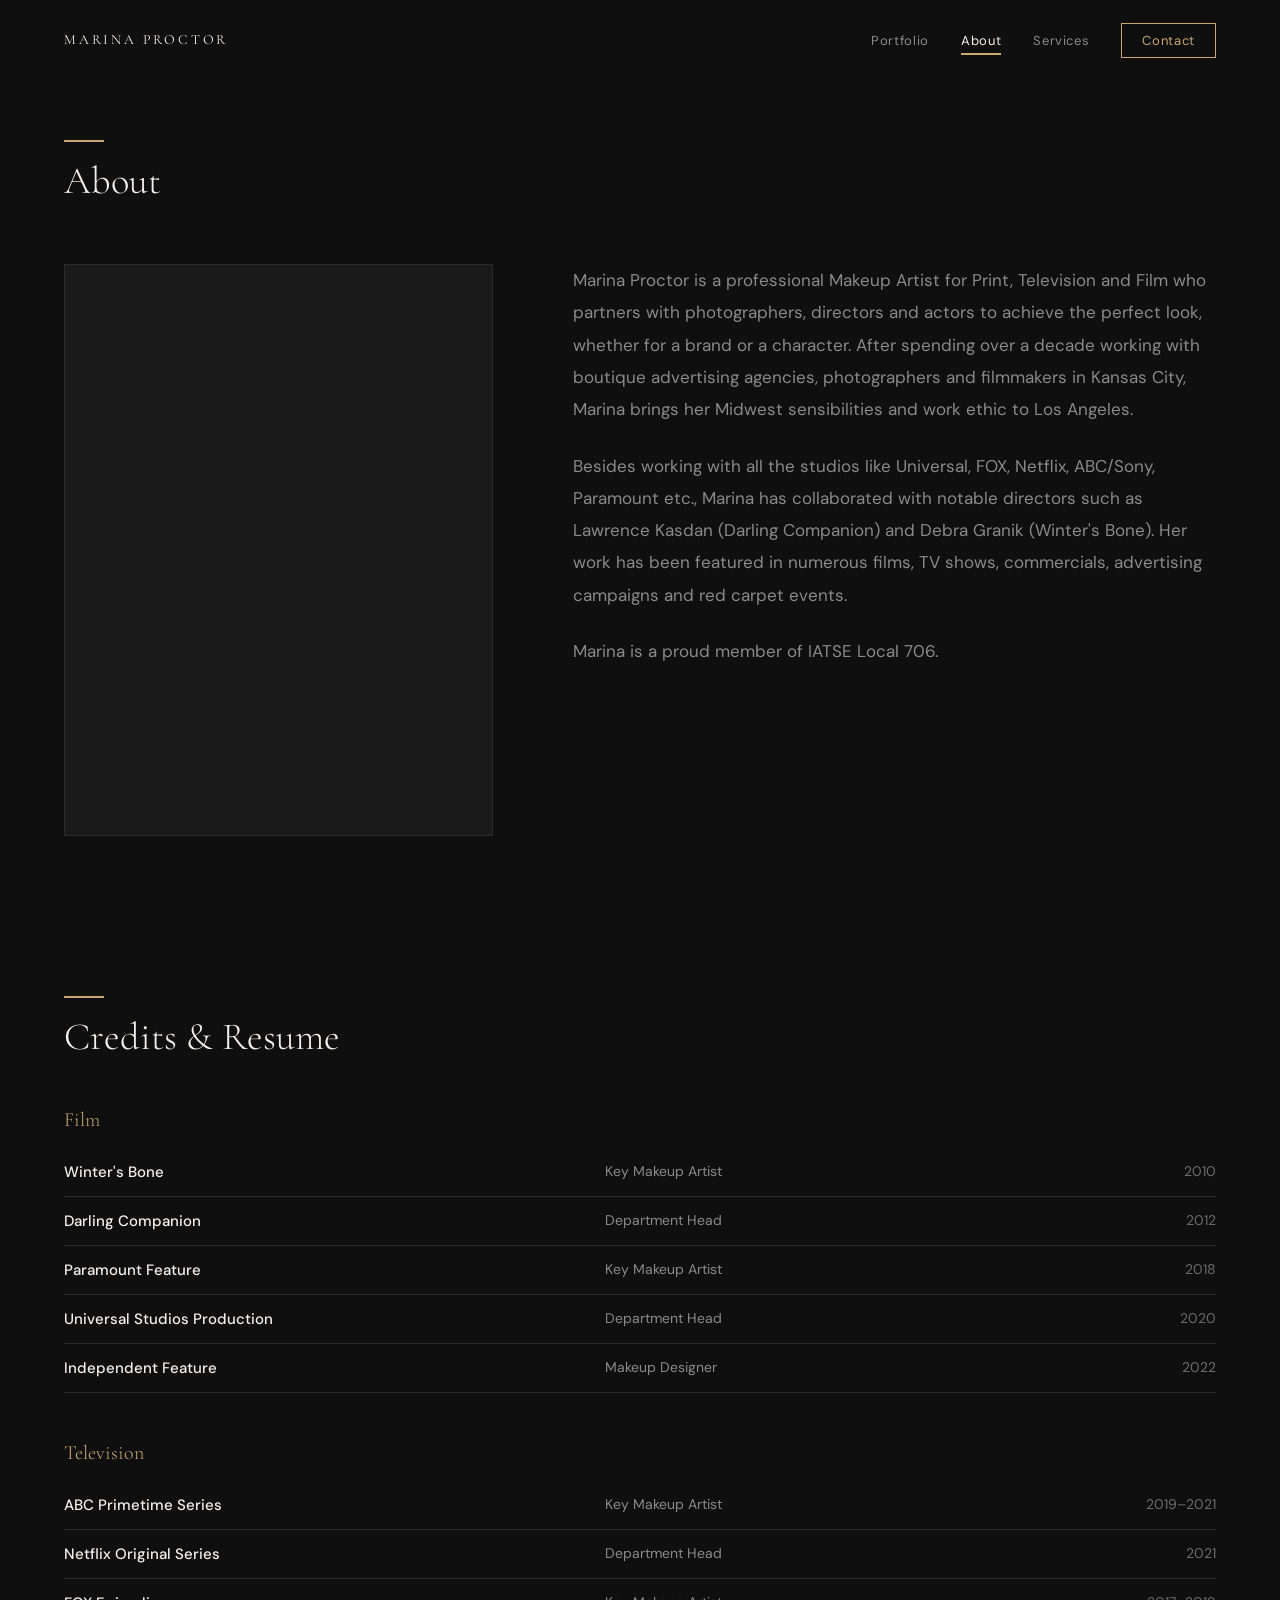
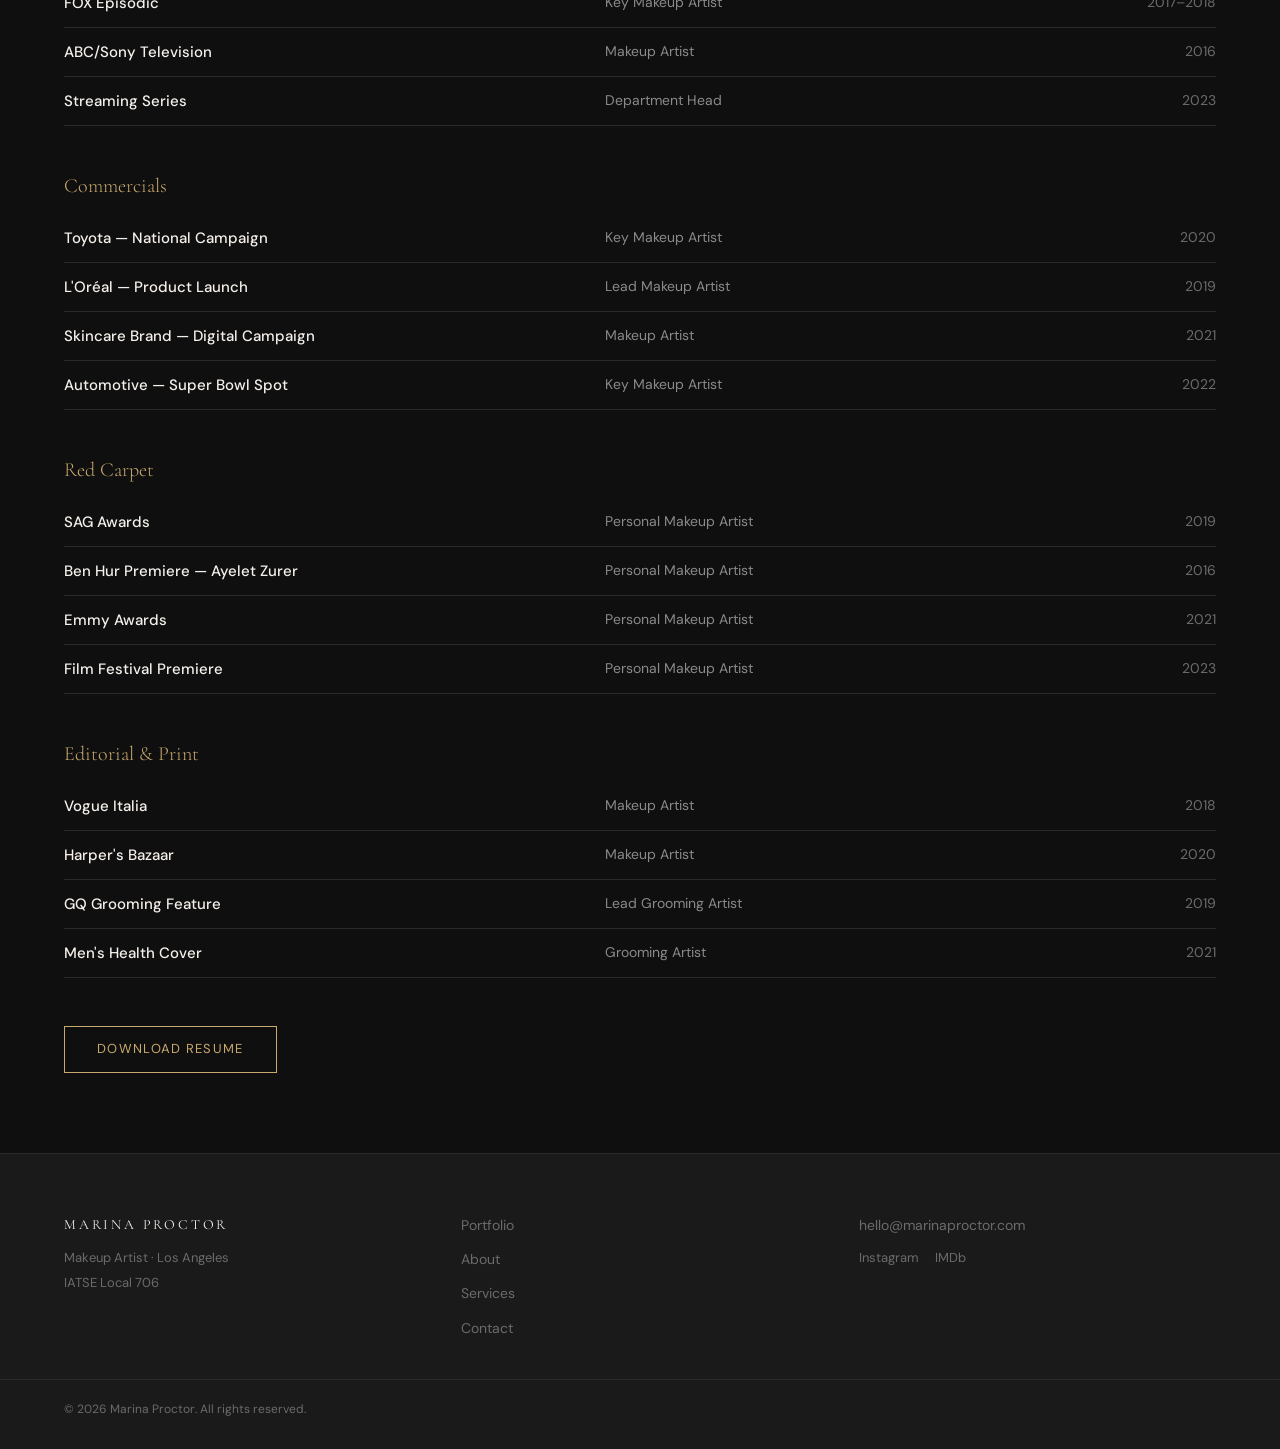
==== about.html @ fe36d26b "Move site files to repo root so CSS/JS paths resolve correctly Previously all files were nested insi" ====
<!DOCTYPE html>
<html lang="en">
<head>
  <meta charset="UTF-8">
  <meta name="viewport" content="width=device-width, initial-scale=1.0">
  <title>About — Marina Proctor</title>
  <meta name="description" content="About Marina Proctor — professional makeup artist for film, television, and editorial. IATSE Local 706 member based in Los Angeles.">
  <link rel="preconnect" href="https://fonts.googleapis.com">
  <link rel="preconnect" href="https://fonts.gstatic.com" crossorigin>
  <link href="https://fonts.googleapis.com/css2?family=Cormorant+Garamond:ital,wght@0,300;0,400;0,500;0,600;0,700;1,400;1,500&family=DM+Sans:wght@300;400;500;600&display=swap" rel="stylesheet">
  <link rel="stylesheet" href="css/styles.css">
</head>
<body>

  <!-- Navigation -->
  <nav class="navbar" id="navbar">
    <div class="container navbar-inner">
      <a href="index.html" class="navbar-logo">Marina Proctor</a>
      <ul class="navbar-links" id="navLinks">
        <li><a href="portfolio.html">Portfolio</a></li>
        <li><a href="about.html" class="active">About</a></li>
        <li><a href="services.html">Services</a></li>
        <li><a href="contact.html" class="nav-cta">Contact</a></li>
      </ul>
      <button class="hamburger" id="hamburger" aria-label="Menu">
        <span></span>
        <span></span>
        <span></span>
      </button>
    </div>
  </nav>

  <main>

    <!-- About Header & Bio -->
    <section class="about-header">
      <div class="container">
        <div class="section-heading">
          <h2>About</h2>
        </div>
      </div>
    </section>

    <section class="about-bio">
      <div class="container">
        <div class="about-bio-grid">
          <div class="about-portrait reveal"></div>
          <div class="about-text reveal">
            <p>Marina Proctor is a professional Makeup Artist for Print, Television and Film who partners with photographers, directors and actors to achieve the perfect look, whether for a brand or a character. After spending over a decade working with boutique advertising agencies, photographers and filmmakers in Kansas City, Marina brings her Midwest sensibilities and work ethic to Los Angeles.</p>
            <p>Besides working with all the studios like Universal, FOX, Netflix, ABC/Sony, Paramount etc., Marina has collaborated with notable directors such as Lawrence Kasdan (Darling Companion) and Debra Granik (Winter's Bone). Her work has been featured in numerous films, TV shows, commercials, advertising campaigns and red carpet events.</p>
            <p>Marina is a proud member of IATSE Local 706.</p>
          </div>
        </div>
      </div>
    </section>

    <!-- Credits & Resume -->
    <section class="credits-section">
      <div class="container">
        <div class="section-heading reveal">
          <h2>Credits &amp; Resume</h2>
        </div>

        <!-- Film -->
        <h3 class="credit-category reveal">Film</h3>

        <div class="credit-row reveal">
          <span class="credit-project">Winter's Bone</span>
          <span class="credit-role">Key Makeup Artist</span>
          <span class="credit-year">2010</span>
        </div>
        <div class="credit-row reveal">
          <span class="credit-project">Darling Companion</span>
          <span class="credit-role">Department Head</span>
          <span class="credit-year">2012</span>
        </div>
        <div class="credit-row reveal">
          <span class="credit-project">Paramount Feature</span>
          <span class="credit-role">Key Makeup Artist</span>
          <span class="credit-year">2018</span>
        </div>
        <div class="credit-row reveal">
          <span class="credit-project">Universal Studios Production</span>
          <span class="credit-role">Department Head</span>
          <span class="credit-year">2020</span>
        </div>
        <div class="credit-row reveal">
          <span class="credit-project">Independent Feature</span>
          <span class="credit-role">Makeup Designer</span>
          <span class="credit-year">2022</span>
        </div>

        <!-- Television -->
        <h3 class="credit-category reveal">Television</h3>

        <div class="credit-row reveal">
          <span class="credit-project">ABC Primetime Series</span>
          <span class="credit-role">Key Makeup Artist</span>
          <span class="credit-year">2019–2021</span>
        </div>
        <div class="credit-row reveal">
          <span class="credit-project">Netflix Original Series</span>
          <span class="credit-role">Department Head</span>
          <span class="credit-year">2021</span>
        </div>
        <div class="credit-row reveal">
          <span class="credit-project">FOX Episodic</span>
          <span class="credit-role">Key Makeup Artist</span>
          <span class="credit-year">2017–2018</span>
        </div>
        <div class="credit-row reveal">
          <span class="credit-project">ABC/Sony Television</span>
          <span class="credit-role">Makeup Artist</span>
          <span class="credit-year">2016</span>
        </div>
        <div class="credit-row reveal">
          <span class="credit-project">Streaming Series</span>
          <span class="credit-role">Department Head</span>
          <span class="credit-year">2023</span>
        </div>

        <!-- Commercials -->
        <h3 class="credit-category reveal">Commercials</h3>

        <div class="credit-row reveal">
          <span class="credit-project">Toyota — National Campaign</span>
          <span class="credit-role">Key Makeup Artist</span>
          <span class="credit-year">2020</span>
        </div>
        <div class="credit-row reveal">
          <span class="credit-project">L'Oréal — Product Launch</span>
          <span class="credit-role">Lead Makeup Artist</span>
          <span class="credit-year">2019</span>
        </div>
        <div class="credit-row reveal">
          <span class="credit-project">Skincare Brand — Digital Campaign</span>
          <span class="credit-role">Makeup Artist</span>
          <span class="credit-year">2021</span>
        </div>
        <div class="credit-row reveal">
          <span class="credit-project">Automotive — Super Bowl Spot</span>
          <span class="credit-role">Key Makeup Artist</span>
          <span class="credit-year">2022</span>
        </div>

        <!-- Red Carpet -->
        <h3 class="credit-category reveal">Red Carpet</h3>

        <div class="credit-row reveal">
          <span class="credit-project">SAG Awards</span>
          <span class="credit-role">Personal Makeup Artist</span>
          <span class="credit-year">2019</span>
        </div>
        <div class="credit-row reveal">
          <span class="credit-project">Ben Hur Premiere — Ayelet Zurer</span>
          <span class="credit-role">Personal Makeup Artist</span>
          <span class="credit-year">2016</span>
        </div>
        <div class="credit-row reveal">
          <span class="credit-project">Emmy Awards</span>
          <span class="credit-role">Personal Makeup Artist</span>
          <span class="credit-year">2021</span>
        </div>
        <div class="credit-row reveal">
          <span class="credit-project">Film Festival Premiere</span>
          <span class="credit-role">Personal Makeup Artist</span>
          <span class="credit-year">2023</span>
        </div>

        <!-- Editorial & Print -->
        <h3 class="credit-category reveal">Editorial &amp; Print</h3>

        <div class="credit-row reveal">
          <span class="credit-project">Vogue Italia</span>
          <span class="credit-role">Makeup Artist</span>
          <span class="credit-year">2018</span>
        </div>
        <div class="credit-row reveal">
          <span class="credit-project">Harper's Bazaar</span>
          <span class="credit-role">Makeup Artist</span>
          <span class="credit-year">2020</span>
        </div>
        <div class="credit-row reveal">
          <span class="credit-project">GQ Grooming Feature</span>
          <span class="credit-role">Lead Grooming Artist</span>
          <span class="credit-year">2019</span>
        </div>
        <div class="credit-row reveal">
          <span class="credit-project">Men's Health Cover</span>
          <span class="credit-role">Grooming Artist</span>
          <span class="credit-year">2021</span>
        </div>

        <a href="#" class="download-resume reveal">Download Resume</a>
      </div>
    </section>

  </main>

  <!-- Footer -->
  <footer class="footer">
    <div class="container footer-inner">
      <div class="footer-brand">
        <p class="footer-logo">Marina Proctor</p>
        <p class="footer-tagline">Makeup Artist · Los Angeles</p>
        <p class="footer-union">IATSE Local 706</p>
      </div>
      <div class="footer-links">
        <a href="portfolio.html">Portfolio</a>
        <a href="about.html">About</a>
        <a href="services.html">Services</a>
        <a href="contact.html">Contact</a>
      </div>
      <div class="footer-contact">
        <a href="mailto:hello@marinaproctor.com">hello@marinaproctor.com</a>
        <div class="footer-social">
          <a href="#" aria-label="Instagram">Instagram</a>
          <a href="#" aria-label="IMDb">IMDb</a>
        </div>
      </div>
    </div>
    <div class="container footer-bottom">
      <p>&copy; 2026 Marina Proctor. All rights reserved.</p>
    </div>
  </footer>

  <script src="js/main.js"></script>
</body>
</html>
---- css/styles.css ----
/* ==========================================================================
   Marina Proctor — Portfolio Site Styles
   ========================================================================== */

:root {
  --bg-primary: #0F0F0F;
  --bg-secondary: #1A1A1A;
  --bg-tertiary: #232323;
  --text-primary: #F5F0EB;
  --text-secondary: #8A8A8A;
  --text-tertiary: #6B6B6B;
  --accent-gold: #C9A96E;
  --accent-gold-hover: #D4B87D;
  --accent-champagne: #D4BFA0;
  --border-subtle: #2A2A2A;
}

/* Reset
   ========================================================================== */

*, *::before, *::after {
  margin: 0;
  padding: 0;
  box-sizing: border-box;
}

html {
  scroll-behavior: smooth;
  font-size: 16px;
}

body {
  font-family: 'DM Sans', sans-serif;
  background-color: var(--bg-primary);
  color: var(--text-primary);
  line-height: 1.6;
  -webkit-font-smoothing: antialiased;
  min-height: 100vh;
  display: flex;
  flex-direction: column;
}

body.menu-open {
  overflow: hidden;
}

main {
  padding-top: 100px;
  flex: 1;
}

.container {
  width: 100%;
  max-width: 1280px;
  margin: 0 auto;
  padding: 0 24px;
}

@media (min-width: 768px) {
  .container { padding: 0 48px; }
}

@media (min-width: 1024px) {
  .container { padding: 0 64px; }
}

img {
  max-width: 100%;
  height: auto;
  display: block;
}

a {
  color: inherit;
  text-decoration: none;
}

h1, h2, h3, h4, h5, h6 {
  font-family: 'Cormorant Garamond', serif;
  line-height: 1.2;
  font-weight: 300;
}

/* Scroll Reveal
   ========================================================================== */

.reveal {
  opacity: 0;
  transform: translateY(20px);
  transition: opacity 0.6s ease, transform 0.6s ease;
}

.reveal.revealed {
  opacity: 1;
  transform: translateY(0);
}

/* Section heading accent line
   ========================================================================== */

.section-heading {
  margin-bottom: 48px;
}

.section-heading::before {
  content: '';
  display: block;
  width: 40px;
  height: 2px;
  background: var(--accent-gold);
  margin-bottom: 16px;
}

.section-heading h2 {
  font-family: 'Cormorant Garamond', serif;
  font-size: clamp(28px, 3vw, 40px);
  font-weight: 300;
}

/* ==========================================================================
   NAVBAR
   ========================================================================== */

.navbar {
  position: fixed;
  top: 0;
  left: 0;
  width: 100%;
  z-index: 1000;
  height: 80px;
  transition: background 0.3s ease, box-shadow 0.3s ease;
}

.navbar.scrolled {
  background: rgba(15, 15, 15, 0.95);
  backdrop-filter: blur(10px);
  -webkit-backdrop-filter: blur(10px);
}

.navbar-inner {
  display: flex;
  align-items: center;
  justify-content: space-between;
  height: 80px;
}

.navbar-logo {
  font-family: 'Cormorant Garamond', serif;
  text-transform: uppercase;
  letter-spacing: 0.2em;
  font-size: 14px;
  font-weight: 400;
  color: var(--text-primary);
  z-index: 1001;
}

.navbar-links {
  display: none;
  list-style: none;
  align-items: center;
  gap: 32px;
}

.navbar-links li a {
  font-family: 'DM Sans', sans-serif;
  font-size: 13px;
  letter-spacing: 0.05em;
  color: var(--text-secondary);
  transition: color 0.3s ease, border-color 0.3s ease;
  padding-bottom: 4px;
  border-bottom: 2px solid transparent;
}

.navbar-links li a:hover,
.navbar-links li a.active {
  color: var(--text-primary);
  border-bottom-color: var(--accent-gold);
}

.navbar-links li a.nav-cta {
  border: 1px solid var(--accent-gold);
  padding: 8px 20px;
  border-bottom: 1px solid var(--accent-gold);
  color: var(--accent-gold);
  transition: all 0.3s ease;
}

.navbar-links li a.nav-cta:hover {
  background: var(--accent-gold);
  color: var(--bg-primary);
}

@media (min-width: 768px) {
  .navbar-links {
    display: flex;
  }

  .hamburger {
    display: none;
  }
}

/* Hamburger */

.hamburger {
  background: none;
  border: none;
  cursor: pointer;
  width: 28px;
  height: 20px;
  position: relative;
  z-index: 1001;
}

.hamburger span {
  display: block;
  width: 100%;
  height: 1px;
  background: var(--text-primary);
  position: absolute;
  left: 0;
  transition: all 0.3s ease;
}

.hamburger span:nth-child(1) { top: 0; }
.hamburger span:nth-child(2) { top: 50%; transform: translateY(-50%); }
.hamburger span:nth-child(3) { bottom: 0; }

.hamburger.active span:nth-child(1) {
  top: 50%;
  transform: translateY(-50%) rotate(45deg);
}

.hamburger.active span:nth-child(2) {
  opacity: 0;
}

.hamburger.active span:nth-child(3) {
  bottom: 50%;
  transform: translateY(50%) rotate(-45deg);
}

/* Mobile menu overlay */

@media (max-width: 767px) {
  .navbar-links {
    position: fixed;
    inset: 0;
    background: var(--bg-primary);
    display: flex;
    flex-direction: column;
    justify-content: center;
    align-items: center;
    opacity: 0;
    pointer-events: none;
    transition: opacity 0.3s ease;
    z-index: 1000;
  }

  .navbar-links.active {
    opacity: 1;
    pointer-events: all;
  }

  .navbar-links li {
    opacity: 0;
    transform: translateY(16px);
    transition: opacity 0.4s ease, transform 0.4s ease;
  }

  .navbar-links.active li {
    opacity: 1;
    transform: translateY(0);
  }

  .navbar-links.active li:nth-child(1) { transition-delay: 0.1s; }
  .navbar-links.active li:nth-child(2) { transition-delay: 0.2s; }
  .navbar-links.active li:nth-child(3) { transition-delay: 0.3s; }
  .navbar-links.active li:nth-child(4) { transition-delay: 0.4s; }

  .navbar-links li a {
    font-family: 'Cormorant Garamond', serif;
    font-size: 32px;
    color: var(--text-primary);
    border-bottom: none;
    padding: 0;
    display: block;
    margin: 16px 0;
    letter-spacing: 0.05em;
  }

  .navbar-links li a.nav-cta {
    font-family: 'Cormorant Garamond', serif;
    font-size: 32px;
    border: none;
    padding: 0;
    color: var(--accent-gold);
  }
}

/* ==========================================================================
   FOOTER
   ========================================================================== */

footer.footer {
  background: var(--bg-secondary);
  border-top: 1px solid var(--border-subtle);
  padding: 60px 0 30px;
  margin-top: auto;
}

.footer-inner {
  display: grid;
  grid-template-columns: 1fr;
  gap: 40px;
}

@media (min-width: 768px) {
  .footer-inner {
    grid-template-columns: 1fr 1fr 1fr;
    gap: 40px;
  }
}

.footer-logo {
  font-family: 'Cormorant Garamond', serif;
  text-transform: uppercase;
  letter-spacing: 0.2em;
  font-size: 14px;
  font-weight: 400;
  color: var(--text-primary);
  margin-bottom: 12px;
}

.footer-tagline,
.footer-union {
  font-size: 13px;
  color: var(--text-tertiary);
  margin-top: 4px;
}

.footer-links {
  display: flex;
  flex-direction: column;
  gap: 12px;
}

.footer-links a {
  font-size: 14px;
  color: var(--text-tertiary);
  transition: color 0.3s ease;
}

.footer-links a:hover {
  color: var(--text-secondary);
}

.footer-contact a {
  font-size: 14px;
  color: var(--text-tertiary);
  transition: color 0.3s ease;
  display: block;
}

.footer-contact a:hover {
  color: var(--text-secondary);
}

.footer-social {
  display: flex;
  gap: 16px;
  margin-top: 12px;
}

.footer-social a {
  font-size: 13px;
  color: var(--text-tertiary);
  transition: color 0.3s ease;
}

.footer-social a:hover {
  color: var(--text-secondary);
}

.footer-bottom {
  margin-top: 40px;
  padding-top: 20px;
  border-top: 1px solid var(--border-subtle);
  font-size: 12px;
  color: var(--text-tertiary);
}

/* ==========================================================================
   HOMEPAGE — HERO
   ========================================================================== */

.hero {
  height: 100vh;
  min-height: 600px;
  display: flex;
  align-items: center;
  justify-content: center;
  text-align: center;
  position: relative;
  background: linear-gradient(135deg, #1A1A1A 0%, #0F0F0F 100%);
  margin-top: -100px;
  padding-top: 100px;
}

.hero-content {
  position: relative;
  z-index: 1;
}

.hero-name {
  font-family: 'Cormorant Garamond', serif;
  font-size: clamp(36px, 5vw, 72px);
  text-transform: uppercase;
  letter-spacing: 0.25em;
  font-weight: 300;
  color: var(--text-primary);
  opacity: 0;
  animation: fadeUp 0.8s ease forwards;
}

.hero-subtitle {
  font-family: 'DM Sans', sans-serif;
  font-size: clamp(12px, 1.5vw, 16px);
  letter-spacing: 0.15em;
  color: var(--text-secondary);
  margin-top: 16px;
  opacity: 0;
  animation: fadeUp 0.8s ease 0.2s forwards;
}

.hero-union {
  font-family: 'DM Sans', sans-serif;
  font-size: 11px;
  color: var(--text-tertiary);
  margin-top: 12px;
  letter-spacing: 0.1em;
  opacity: 0;
  animation: fadeUp 0.8s ease 0.4s forwards;
}

@keyframes fadeUp {
  from {
    opacity: 0;
    transform: translateY(20px);
  }
  to {
    opacity: 1;
    transform: translateY(0);
  }
}

.scroll-indicator {
  position: absolute;
  bottom: 40px;
  left: 50%;
  transform: translateX(-50%);
  width: 1px;
  height: 40px;
  background: var(--text-tertiary);
  animation: pulse 2s ease-in-out infinite;
}

@keyframes pulse {
  0%, 100% { opacity: 0.3; }
  50% { opacity: 1; }
}

/* ==========================================================================
   HOMEPAGE — CREDIBILITY BAR
   ========================================================================== */

.credibility-bar {
  background: var(--bg-secondary);
  padding: 40px 0;
}

.credibility-list {
  display: flex;
  justify-content: center;
  align-items: center;
  flex-wrap: wrap;
  gap: 12px 24px;
  font-family: 'Cormorant Garamond', serif;
  font-size: 14px;
  text-transform: uppercase;
  letter-spacing: 0.2em;
  color: var(--text-tertiary);
  text-align: center;
}

.credibility-list span {
  white-space: nowrap;
}

.credibility-separator {
  color: var(--text-tertiary);
  opacity: 0.5;
}

@media (max-width: 480px) {
  .credibility-list {
    font-size: 12px;
    gap: 8px 16px;
  }
}

/* ==========================================================================
   HOMEPAGE — SELECTED WORK GRID
   ========================================================================== */

.selected-work {
  padding: 100px 0;
}

.work-grid {
  display: grid;
  grid-template-columns: 1fr;
  gap: 16px;
}

@media (min-width: 768px) {
  .work-grid {
    grid-template-columns: repeat(2, 1fr);
  }
}

@media (min-width: 1024px) {
  .work-grid {
    grid-template-columns: repeat(3, 1fr);
  }
}

.work-item {
  position: relative;
  overflow: hidden;
  cursor: pointer;
}

.work-item .placeholder {
  width: 100%;
  display: flex;
  align-items: center;
  justify-content: center;
  color: var(--text-tertiary);
  font-size: 14px;
  font-family: 'DM Sans', sans-serif;
  transition: transform 0.5s ease;
}

.work-item:hover .placeholder {
  transform: scale(1.03);
}

.work-item .item-overlay {
  position: absolute;
  inset: 0;
  background: linear-gradient(to top, rgba(15,15,15,0.9) 0%, transparent 60%);
  opacity: 0;
  transition: opacity 0.4s ease;
  display: flex;
  flex-direction: column;
  justify-content: flex-end;
  padding: 24px;
}

.work-item:hover .item-overlay {
  opacity: 1;
}

.item-overlay .item-title {
  font-family: 'Cormorant Garamond', serif;
  font-size: 20px;
  font-weight: 400;
  color: var(--text-primary);
  margin-bottom: 4px;
}

.item-overlay .item-category {
  font-family: 'DM Sans', sans-serif;
  font-size: 12px;
  color: var(--text-secondary);
  letter-spacing: 0.05em;
}

.work-item.span-2 {
  grid-row: span 2;
}

.view-portfolio-link {
  text-align: center;
  margin-top: 48px;
}

.view-portfolio-link a {
  color: var(--accent-gold);
  font-family: 'DM Sans', sans-serif;
  font-size: 14px;
  letter-spacing: 0.05em;
  transition: all 0.3s ease;
  border-bottom: 1px solid transparent;
}

.view-portfolio-link a:hover {
  border-bottom-color: var(--accent-gold);
}

/* ==========================================================================
   HOMEPAGE — ABOUT PREVIEW
   ========================================================================== */

.about-preview {
  padding: 120px 0;
}

.about-preview-grid {
  display: grid;
  grid-template-columns: 1fr;
  gap: 48px;
  align-items: center;
}

@media (min-width: 768px) {
  .about-preview-grid {
    grid-template-columns: 2fr 3fr;
    gap: 80px;
  }
}

.about-preview-portrait {
  width: 100%;
  max-width: 280px;
  margin: 0 auto;
  aspect-ratio: 3/4;
  background: var(--bg-secondary);
  border: 1px solid var(--border-subtle);
}

@media (min-width: 768px) {
  .about-preview-portrait {
    max-width: 100%;
  }
}

.about-preview-text p {
  font-family: 'DM Sans', sans-serif;
  font-size: 18px;
  line-height: 1.8;
  color: var(--text-secondary);
}

.about-preview-text .read-more {
  display: inline-block;
  color: var(--accent-gold);
  font-family: 'DM Sans', sans-serif;
  font-size: 14px;
  margin-top: 24px;
  transition: all 0.3s ease;
  border-bottom: 1px solid transparent;
}

.about-preview-text .read-more:hover {
  border-bottom-color: var(--accent-gold);
}

/* ==========================================================================
   HOMEPAGE — TESTIMONIALS
   ========================================================================== */

.testimonials {
  background: var(--bg-secondary);
  padding: 100px 0;
}

.testimonials-grid {
  display: grid;
  grid-template-columns: 1fr;
  gap: 40px;
}

@media (min-width: 768px) {
  .testimonials-grid {
    grid-template-columns: repeat(3, 1fr);
    gap: 48px;
  }
}

.testimonial-card {
  position: relative;
}

.testimonial-quote-mark {
  font-size: 80px;
  color: var(--accent-gold);
  opacity: 0.2;
  font-family: 'Cormorant Garamond', serif;
  line-height: 1;
  margin-bottom: -20px;
  display: block;
}

.testimonial-text {
  font-family: 'Cormorant Garamond', serif;
  font-style: italic;
  font-size: 18px;
  line-height: 1.8;
  color: var(--text-primary);
}

.testimonial-attribution {
  font-family: 'DM Sans', sans-serif;
  font-size: 13px;
  color: var(--text-tertiary);
  margin-top: 24px;
}

/* ==========================================================================
   HOMEPAGE — CONTACT CTA
   ========================================================================== */

.contact-cta {
  padding: 100px 0;
  text-align: center;
}

.contact-cta h2 {
  font-family: 'Cormorant Garamond', serif;
  font-size: clamp(32px, 4vw, 48px);
  font-weight: 300;
  color: var(--text-primary);
}

.contact-cta p {
  color: var(--text-secondary);
  max-width: 500px;
  margin: 20px auto 40px;
  font-size: 16px;
  line-height: 1.7;
}

.btn-outline {
  display: inline-block;
  border: 1px solid var(--accent-gold);
  color: var(--accent-gold);
  padding: 14px 40px;
  font-family: 'DM Sans', sans-serif;
  font-size: 13px;
  text-transform: uppercase;
  letter-spacing: 0.15em;
  transition: all 0.3s ease;
  background: transparent;
  cursor: pointer;
}

.btn-outline:hover {
  background: var(--accent-gold);
  color: var(--bg-primary);
}

/* ==========================================================================
   PORTFOLIO PAGE
   ========================================================================== */

.portfolio-header {
  padding: 40px 0 60px;
}

.portfolio-header .section-heading {
  margin-bottom: 32px;
}

.filter-tabs {
  display: flex;
  gap: 24px;
  flex-wrap: wrap;
  margin-bottom: 0;
}

.portfolio-gallery {
  padding-bottom: 100px;
}

.filter-tab {
  font-family: 'DM Sans', sans-serif;
  font-size: 13px;
  letter-spacing: 0.05em;
  color: var(--text-tertiary);
  cursor: pointer;
  padding-bottom: 4px;
  border: none;
  border-bottom: 2px solid transparent;
  background: none;
  transition: all 0.3s ease;
}

.filter-tab:hover {
  color: var(--text-secondary);
}

.filter-tab.active {
  color: var(--text-primary);
  border-bottom-color: var(--accent-gold);
}

.portfolio-grid {
  display: grid;
  grid-template-columns: 1fr;
  gap: 16px;
}

@media (min-width: 768px) {
  .portfolio-grid {
    grid-template-columns: repeat(2, 1fr);
  }
}

@media (min-width: 1024px) {
  .portfolio-grid {
    grid-template-columns: repeat(3, 1fr);
  }
}

.portfolio-item {
  position: relative;
  overflow: hidden;
  cursor: pointer;
  transition: opacity 0.4s ease;
}

.portfolio-item.hidden {
  display: none;
}

.portfolio-item .placeholder {
  width: 100%;
  display: flex;
  align-items: center;
  justify-content: center;
  color: var(--text-tertiary);
  font-size: 14px;
  font-family: 'DM Sans', sans-serif;
  transition: transform 0.5s ease;
  text-align: center;
  padding: 16px;
}

.portfolio-item:hover .placeholder {
  transform: scale(1.03);
}

.portfolio-item .item-overlay {
  position: absolute;
  inset: 0;
  background: linear-gradient(to top, rgba(15,15,15,0.9) 0%, transparent 60%);
  opacity: 0;
  transition: opacity 0.4s ease;
  display: flex;
  flex-direction: column;
  justify-content: flex-end;
  padding: 24px;
}

.portfolio-item:hover .item-overlay {
  opacity: 1;
}

.portfolio-item.span-2 {
  grid-row: span 2;
}

/* Lightbox */

.lightbox {
  position: fixed;
  inset: 0;
  background: rgba(0, 0, 0, 0.95);
  z-index: 2000;
  display: flex;
  align-items: center;
  justify-content: center;
  opacity: 0;
  pointer-events: none;
  transition: opacity 0.3s ease;
}

.lightbox.active {
  opacity: 1;
  pointer-events: all;
}

.lightbox-content {
  text-align: center;
  transform: scale(0.95);
  transition: transform 0.3s ease;
  max-width: 85vw;
  max-height: 85vh;
}

.lightbox.active .lightbox-content {
  transform: scale(1);
}

.lightbox-image {
  max-height: 70vh;
  max-width: 85vw;
  display: flex;
  align-items: center;
  justify-content: center;
  margin: 0 auto;
  font-family: 'DM Sans', sans-serif;
  font-size: 16px;
  color: var(--text-tertiary);
  background: var(--bg-secondary);
  border: 1px solid var(--border-subtle);
  min-width: 400px;
  min-height: 400px;
}

@media (max-width: 480px) {
  .lightbox-image {
    min-width: 280px;
    min-height: 280px;
  }
}

.lightbox-title {
  font-family: 'Cormorant Garamond', serif;
  font-size: 24px;
  color: var(--text-primary);
  margin-top: 20px;
}

.lightbox-credit {
  font-family: 'DM Sans', sans-serif;
  font-size: 13px;
  color: var(--text-secondary);
  margin-top: 8px;
}

.lightbox-category {
  display: inline-block;
  font-family: 'DM Sans', sans-serif;
  font-size: 11px;
  letter-spacing: 0.1em;
  text-transform: uppercase;
  color: var(--accent-gold);
  margin-top: 12px;
}

.lightbox-close {
  position: absolute;
  top: 24px;
  right: 24px;
  font-size: 32px;
  color: var(--text-secondary);
  cursor: pointer;
  background: none;
  border: none;
  transition: color 0.3s ease;
  z-index: 2001;
  line-height: 1;
}

.lightbox-close:hover {
  color: var(--text-primary);
}

.lightbox-arrow {
  position: absolute;
  top: 50%;
  transform: translateY(-50%);
  font-size: 36px;
  color: var(--text-secondary);
  cursor: pointer;
  background: none;
  border: none;
  transition: color 0.3s ease;
  z-index: 2001;
  padding: 16px;
}

.lightbox-arrow:hover {
  color: var(--text-primary);
}

.lightbox-arrow.prev {
  left: 24px;
}

.lightbox-arrow.next {
  right: 24px;
}

/* ==========================================================================
   ABOUT PAGE
   ========================================================================== */

.about-header {
  padding: 40px 0 0;
}

.about-bio {
  padding: 0 0 80px;
}

.about-bio-grid {
  display: grid;
  grid-template-columns: 1fr;
  gap: 48px;
  align-items: start;
  margin-top: 60px;
}

@media (min-width: 768px) {
  .about-bio-grid {
    grid-template-columns: 2fr 3fr;
    gap: 80px;
  }
}

.about-portrait {
  width: 100%;
  max-width: 320px;
  margin: 0 auto;
  aspect-ratio: 3/4;
  background: var(--bg-secondary);
  border: 1px solid var(--border-subtle);
}

@media (min-width: 768px) {
  .about-portrait {
    max-width: 100%;
  }
}

.about-text p {
  font-family: 'DM Sans', sans-serif;
  font-size: 17px;
  line-height: 1.9;
  color: var(--text-secondary);
  margin-bottom: 24px;
}

.about-text p:last-child {
  margin-bottom: 0;
}

/* Credits */

.credits-section {
  padding: 80px 0;
}

.credit-category {
  font-family: 'Cormorant Garamond', serif;
  font-size: 20px;
  color: var(--accent-gold);
  margin-bottom: 16px;
  margin-top: 48px;
}

.credit-category:first-of-type {
  margin-top: 0;
}

.credit-row {
  display: grid;
  grid-template-columns: 1fr;
  gap: 4px;
  padding: 12px 0;
  border-bottom: 1px solid var(--border-subtle);
}

@media (min-width: 768px) {
  .credit-row {
    grid-template-columns: 1fr 1fr auto;
    gap: 16px;
  }
}

.credit-project {
  font-weight: 500;
  color: var(--text-primary);
  font-size: 15px;
}

.credit-role {
  color: var(--text-secondary);
  font-size: 14px;
}

.credit-year {
  color: var(--text-tertiary);
  font-size: 14px;
  min-width: 70px;
}

@media (min-width: 768px) {
  .credit-year {
    text-align: right;
  }
}

.download-resume {
  display: inline-block;
  border: 1px solid var(--accent-gold);
  color: var(--accent-gold);
  padding: 12px 32px;
  font-family: 'DM Sans', sans-serif;
  font-size: 13px;
  text-transform: uppercase;
  letter-spacing: 0.1em;
  margin-top: 48px;
  transition: all 0.3s ease;
}

.download-resume:hover {
  background: var(--accent-gold);
  color: var(--bg-primary);
}

/* ==========================================================================
   SERVICES PAGE
   ========================================================================== */

.services-header {
  padding: 40px 0 20px;
}

.service-item {
  padding: 48px 0;
  border-bottom: 1px solid var(--border-subtle);
}

.service-item:last-child {
  border-bottom: none;
}

.service-grid {
  display: grid;
  grid-template-columns: 1fr;
  gap: 24px;
  align-items: start;
}

@media (min-width: 768px) {
  .service-grid {
    grid-template-columns: 1fr 1.5fr;
    gap: 40px;
  }
}

.service-number {
  font-family: 'Cormorant Garamond', serif;
  font-size: clamp(48px, 6vw, 80px);
  color: var(--accent-gold);
  opacity: 0.25;
  line-height: 1;
}

.service-title {
  font-family: 'Cormorant Garamond', serif;
  font-size: clamp(22px, 2.5vw, 28px);
  font-weight: 400;
  color: var(--text-primary);
  margin-top: 8px;
}

.service-description {
  font-family: 'DM Sans', sans-serif;
  font-size: 16px;
  line-height: 1.8;
  color: var(--text-secondary);
  max-width: 520px;
}

.services-cta {
  padding: 80px 0;
  text-align: center;
}

.services-cta p {
  color: var(--text-secondary);
  font-size: 17px;
  line-height: 1.7;
}

.services-cta .btn-outline {
  margin-top: 24px;
}

/* ==========================================================================
   CONTACT PAGE
   ========================================================================== */

.contact-section {
  padding: 40px 0 100px;
}

.contact-grid {
  display: grid;
  grid-template-columns: 1fr;
  gap: 60px;
  align-items: start;
  margin-top: 0;
}

@media (min-width: 768px) {
  .contact-grid {
    grid-template-columns: 1fr 1fr;
    gap: 80px;
  }
}

.contact-intro p {
  font-family: 'DM Sans', sans-serif;
  font-size: 17px;
  line-height: 1.8;
  color: var(--text-secondary);
  margin-top: 24px;
}

.contact-details {
  margin-top: 48px;
}

.contact-detail-item {
  padding: 8px 0;
}

.contact-detail-label {
  font-family: 'DM Sans', sans-serif;
  font-size: 12px;
  text-transform: uppercase;
  letter-spacing: 0.1em;
  color: var(--text-tertiary);
  margin-bottom: 4px;
}

.contact-detail-value {
  font-family: 'DM Sans', sans-serif;
  font-size: 15px;
  color: var(--text-secondary);
}

.contact-detail-value a {
  transition: color 0.3s ease;
}

.contact-detail-value a:hover {
  color: var(--text-primary);
}

/* Contact Form */

.contact-form label {
  font-family: 'DM Sans', sans-serif;
  font-size: 12px;
  text-transform: uppercase;
  letter-spacing: 0.1em;
  color: var(--text-tertiary);
  margin-bottom: 8px;
  display: block;
}

.contact-form input,
.contact-form select,
.contact-form textarea {
  width: 100%;
  background: var(--bg-secondary);
  border: 1px solid var(--border-subtle);
  color: var(--text-primary);
  font-family: 'DM Sans', sans-serif;
  font-size: 15px;
  padding: 14px 16px;
  margin-bottom: 20px;
  outline: none;
  transition: border-color 0.3s ease;
  border-radius: 0;
  -webkit-appearance: none;
}

.contact-form select {
  cursor: pointer;
}

.contact-form input:focus,
.contact-form select:focus,
.contact-form textarea:focus {
  border-color: var(--accent-gold);
}

.contact-form textarea {
  resize: vertical;
  min-height: 120px;
}

.btn-submit {
  width: 100%;
  background: var(--accent-gold);
  color: var(--bg-primary);
  border: none;
  padding: 16px;
  font-family: 'DM Sans', sans-serif;
  font-size: 13px;
  text-transform: uppercase;
  letter-spacing: 0.15em;
  cursor: pointer;
  transition: background 0.3s ease;
}

.btn-submit:hover {
  background: var(--accent-gold-hover);
}

.form-success {
  display: none;
  padding: 16px;
  border: 1px solid var(--accent-gold);
  color: var(--accent-gold);
  font-family: 'DM Sans', sans-serif;
  font-size: 14px;
  text-align: center;
  margin-top: 16px;
}

.form-success.visible {
  display: block;
}
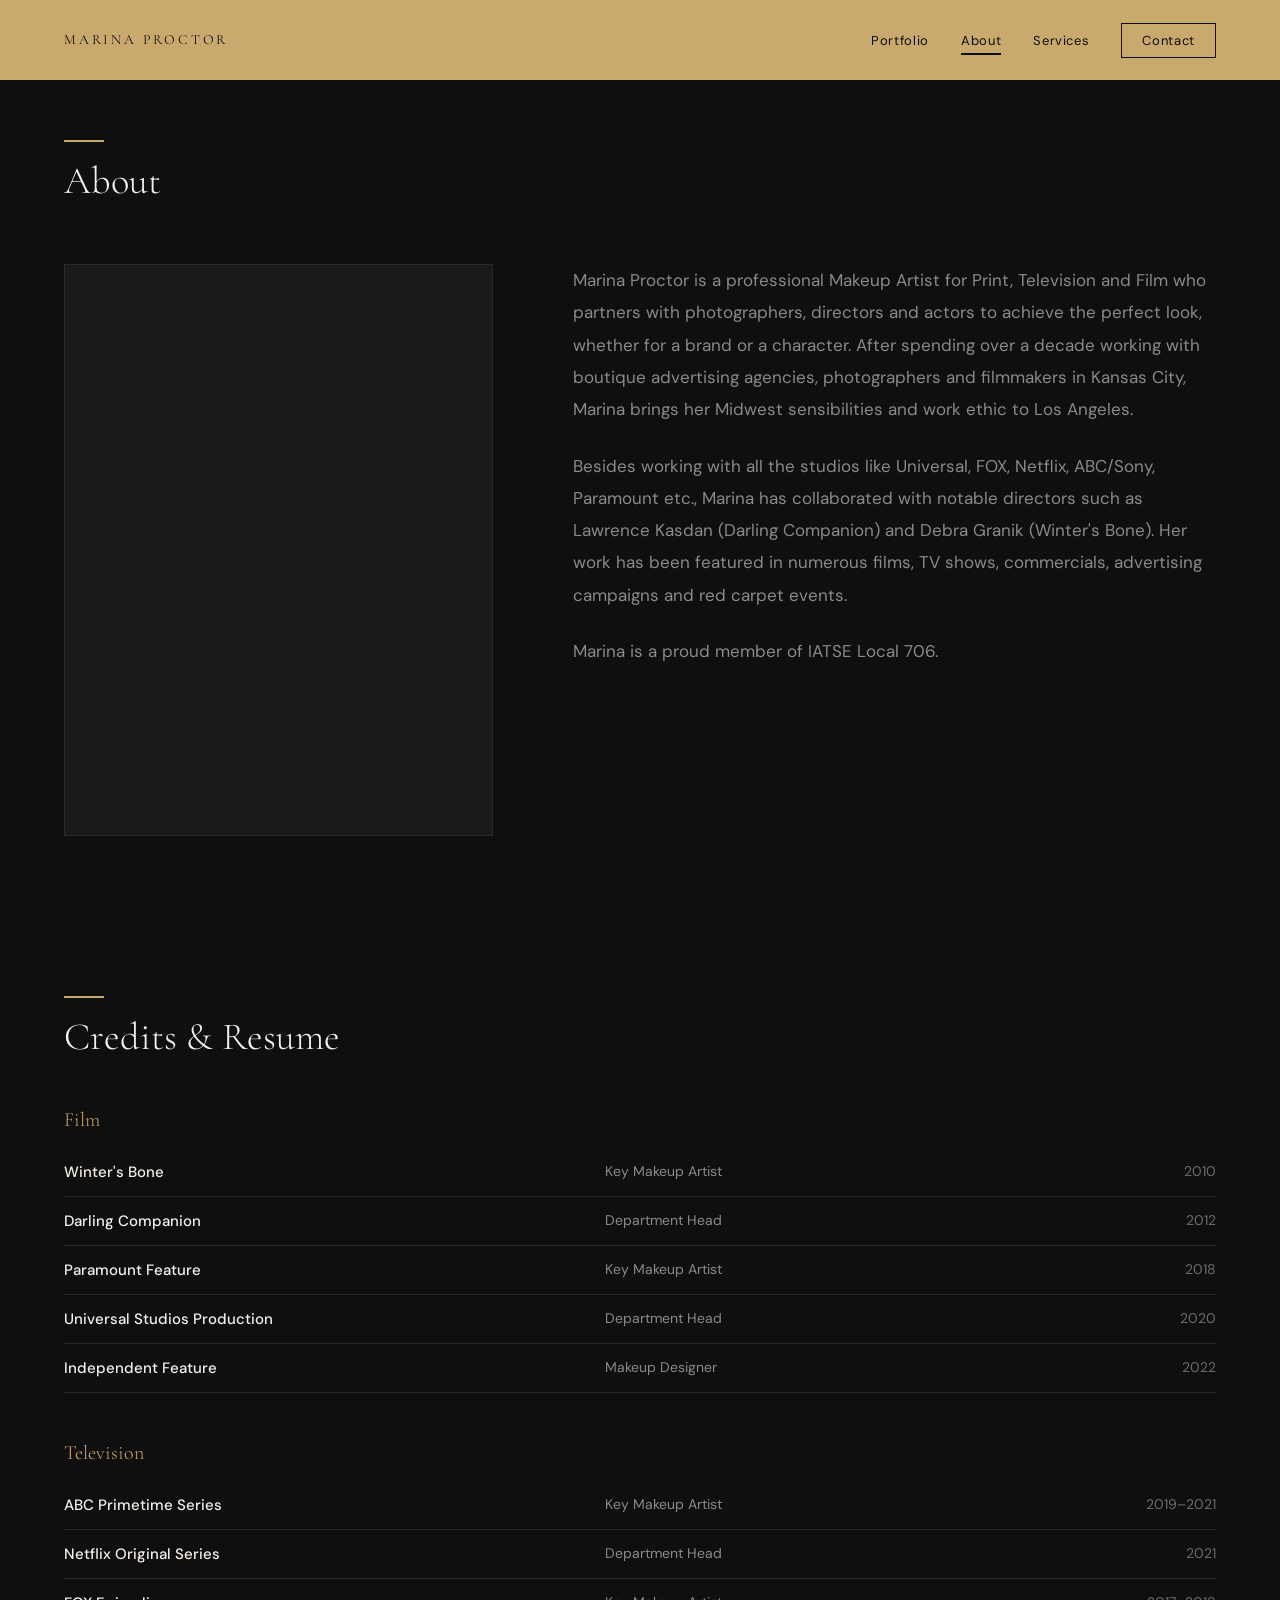
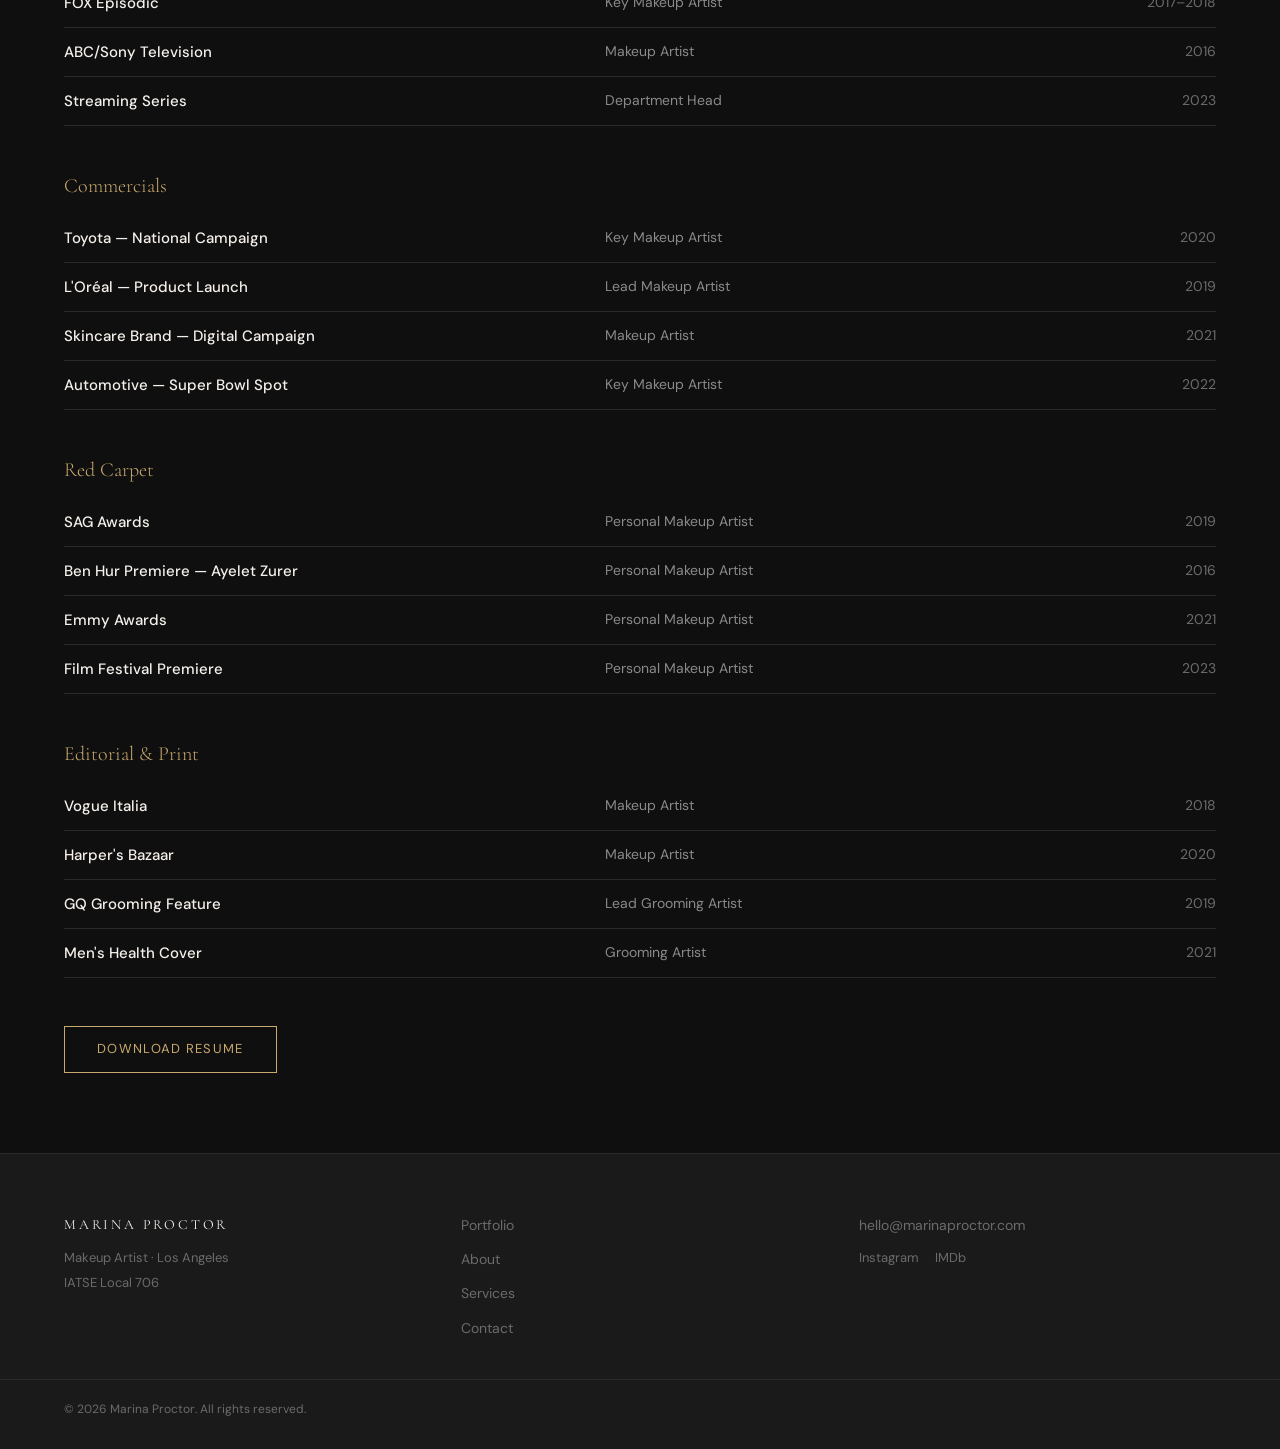
==== commit 46cdcbac: "Update navbar to gold background on scroll and on non-homepage pages - Scrolled state now uses gold " ====
--- a/about.html
+++ b/about.html
@@ -13,7 +13,7 @@
 <body>
 
   <!-- Navigation -->
-  <nav class="navbar" id="navbar">
+  <nav class="navbar navbar-solid" id="navbar">
     <div class="container navbar-inner">
       <a href="index.html" class="navbar-logo">Marina Proctor</a>
       <ul class="navbar-links" id="navLinks">
--- a/css/styles.css
+++ b/css/styles.css
@@ -128,13 +128,57 @@
   width: 100%;
   z-index: 1000;
   height: 80px;
-  transition: background 0.3s ease, box-shadow 0.3s ease;
-}
-
-.navbar.scrolled {
-  background: rgba(15, 15, 15, 0.95);
-  backdrop-filter: blur(10px);
-  -webkit-backdrop-filter: blur(10px);
+  transition: all 0.4s ease;
+}
+
+.navbar.scrolled,
+.navbar.navbar-solid {
+  background: var(--accent-gold);
+  backdrop-filter: none;
+}
+
+.navbar.scrolled .navbar-logo,
+.navbar.navbar-solid .navbar-logo {
+  color: var(--bg-primary);
+}
+
+.navbar.scrolled .navbar-links li a,
+.navbar.navbar-solid .navbar-links li a {
+  color: var(--bg-primary);
+}
+
+.navbar.scrolled .navbar-links li a:hover,
+.navbar.navbar-solid .navbar-links li a:hover {
+  color: var(--bg-secondary);
+  border-bottom-color: var(--bg-primary);
+}
+
+.navbar.scrolled .navbar-links li a.active,
+.navbar.navbar-solid .navbar-links li a.active {
+  color: var(--bg-primary);
+  border-bottom-color: var(--bg-primary);
+}
+
+.navbar.scrolled .navbar-links li a.nav-cta,
+.navbar.navbar-solid .navbar-links li a.nav-cta {
+  border-color: var(--bg-primary);
+  color: var(--bg-primary);
+}
+
+.navbar.scrolled .navbar-links li a.nav-cta:hover,
+.navbar.navbar-solid .navbar-links li a.nav-cta:hover {
+  background: var(--bg-primary);
+  color: var(--accent-gold);
+}
+
+.navbar.scrolled .hamburger span,
+.navbar.navbar-solid .hamburger span {
+  background: var(--bg-primary);
+}
+
+.navbar.scrolled .hamburger.active span,
+.navbar.navbar-solid .hamburger.active span {
+  background: var(--text-primary);
 }
 
 .navbar-inner {
@@ -152,6 +196,7 @@
   font-weight: 400;
   color: var(--text-primary);
   z-index: 1001;
+  transition: color 0.4s ease;
 }
 
 .navbar-links {
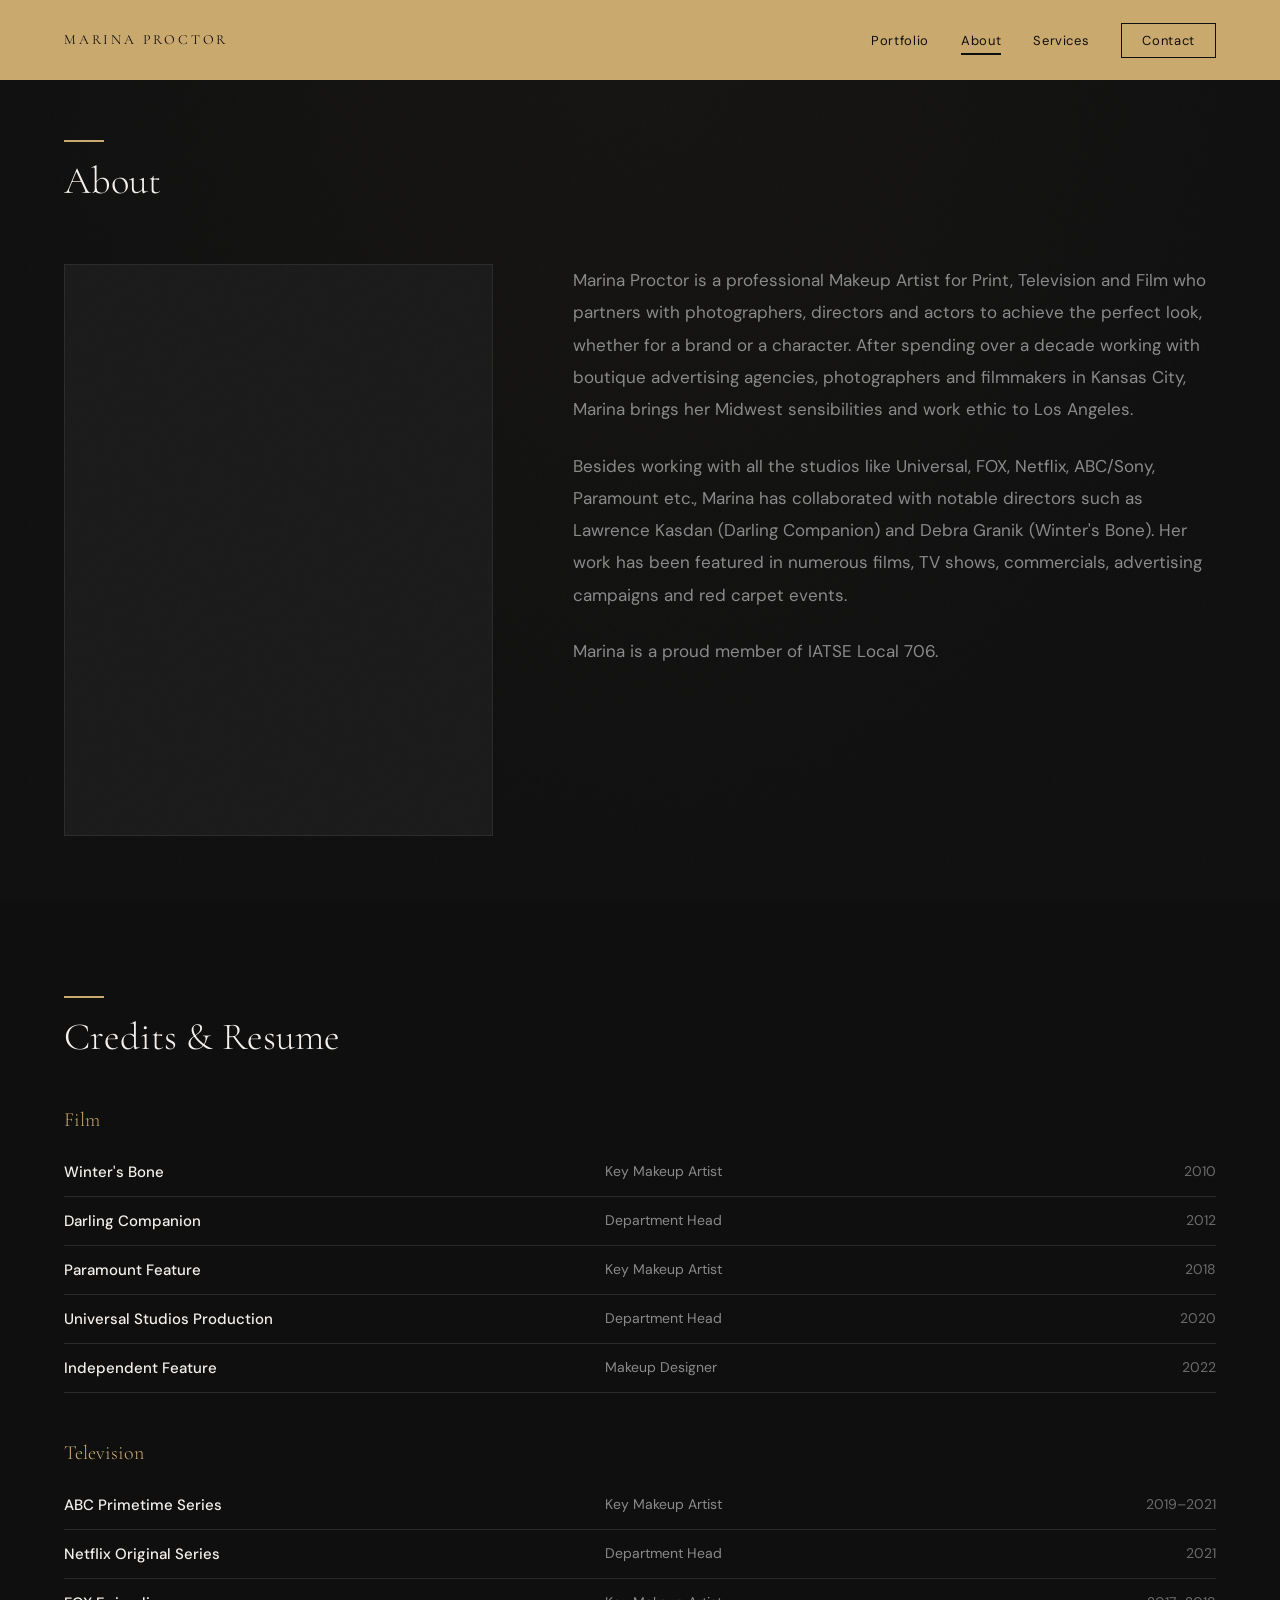
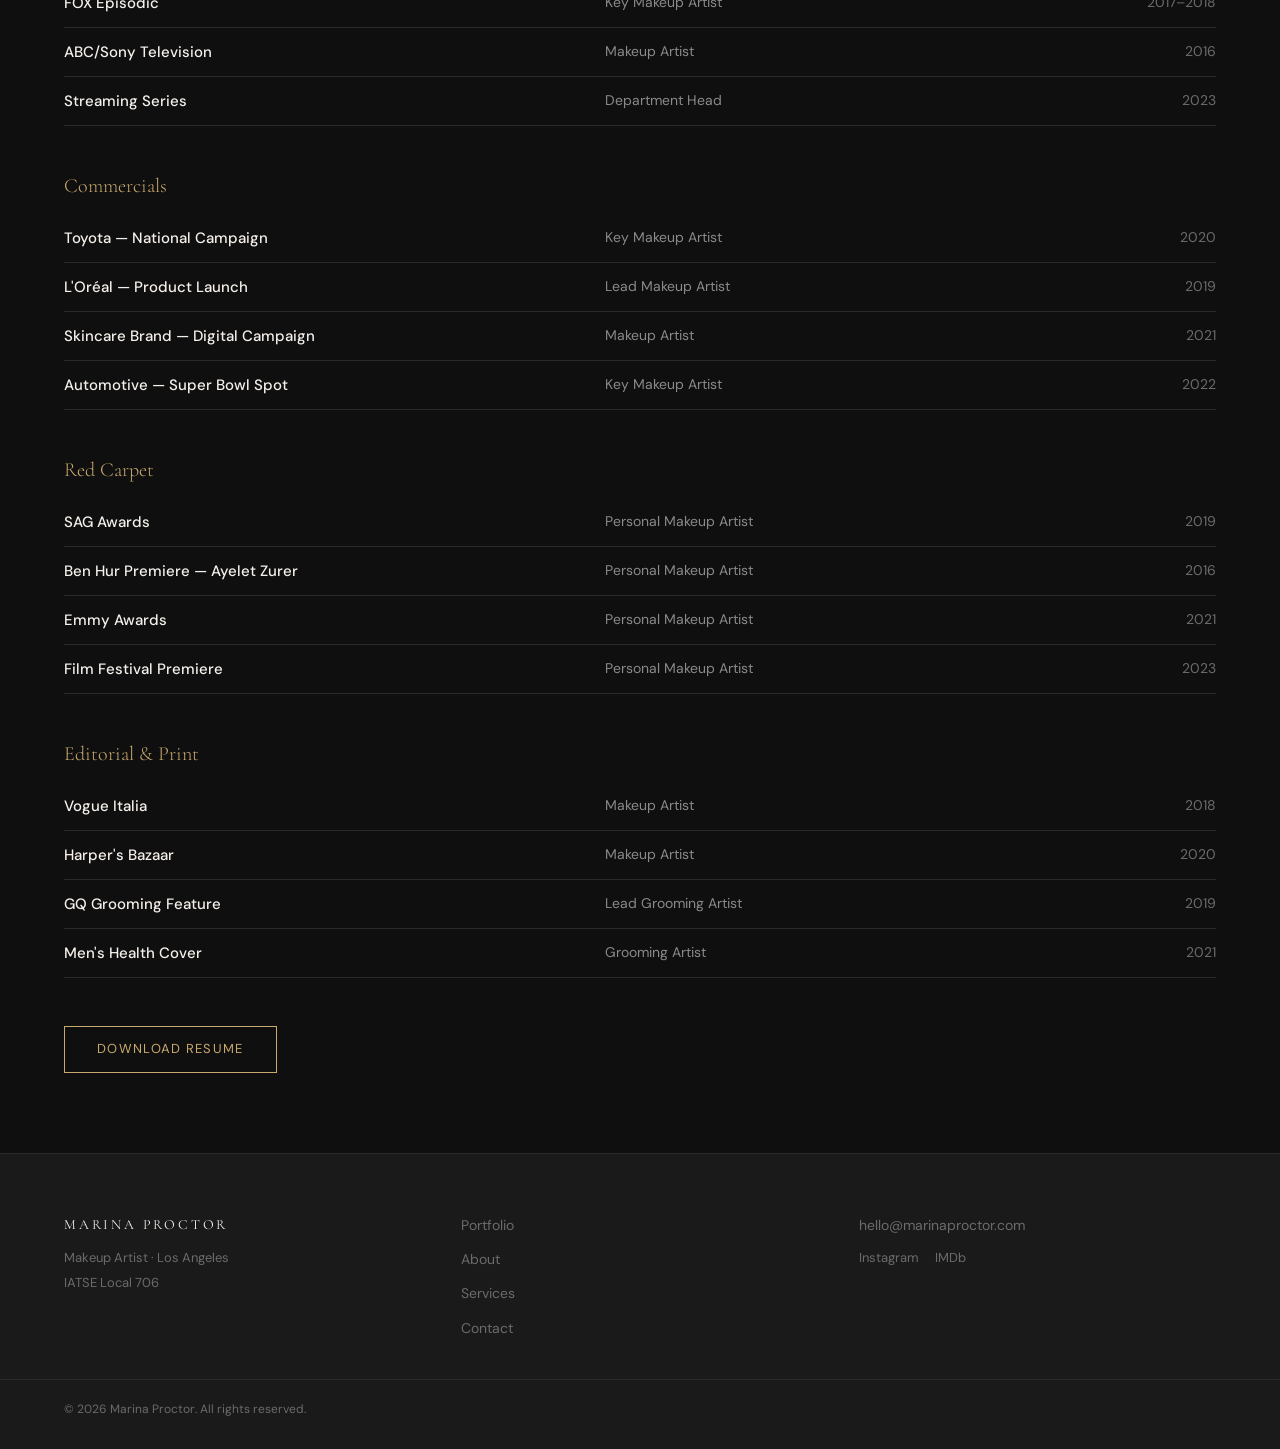
==== commit 3a14e784: "Add warm radial glow, noise texture, and gradient backgrounds - Body gets a subtle radial gold glow " ====
--- a/about.html
+++ b/about.html
@@ -198,7 +198,7 @@
   </main>
 
   <!-- Footer -->
-  <footer class="footer">
+  <footer class="footer bg-secondary-section">
     <div class="container footer-inner">
       <div class="footer-brand">
         <p class="footer-logo">Marina Proctor</p>
--- a/css/styles.css
+++ b/css/styles.css
@@ -32,6 +32,8 @@
 body {
   font-family: 'DM Sans', sans-serif;
   background-color: var(--bg-primary);
+  background-image: radial-gradient(ellipse at 50% 0%, rgba(201, 169, 110, 0.03) 0%, transparent 70%);
+  background-attachment: fixed;
   color: var(--text-primary);
   line-height: 1.6;
   -webkit-font-smoothing: antialiased;
@@ -40,6 +42,18 @@
   flex-direction: column;
 }
 
+body::after {
+  content: '';
+  position: fixed;
+  inset: 0;
+  z-index: 1;
+  pointer-events: none;
+  opacity: 0.03;
+  background-image: url("data:image/svg+xml,%3Csvg viewBox='0 0 256 256' xmlns='http://www.w3.org/2000/svg'%3E%3Cfilter id='noise'%3E%3CfeTurbulence type='fractalNoise' baseFrequency='0.9' numOctaves='4' stitchTiles='stitch'/%3E%3C/filter%3E%3Crect width='100%25' height='100%25' filter='url(%23noise)'/%3E%3C/svg%3E");
+  background-repeat: repeat;
+  background-size: 256px 256px;
+}
+
 body.menu-open {
   overflow: hidden;
 }
@@ -79,6 +93,13 @@
   font-family: 'Cormorant Garamond', serif;
   line-height: 1.2;
   font-weight: 300;
+}
+
+/* Secondary background sections
+   ========================================================================== */
+
+.bg-secondary-section {
+  background: linear-gradient(180deg, var(--bg-secondary) 0%, rgba(26, 26, 26, 0.95) 100%);
 }
 
 /* Scroll Reveal
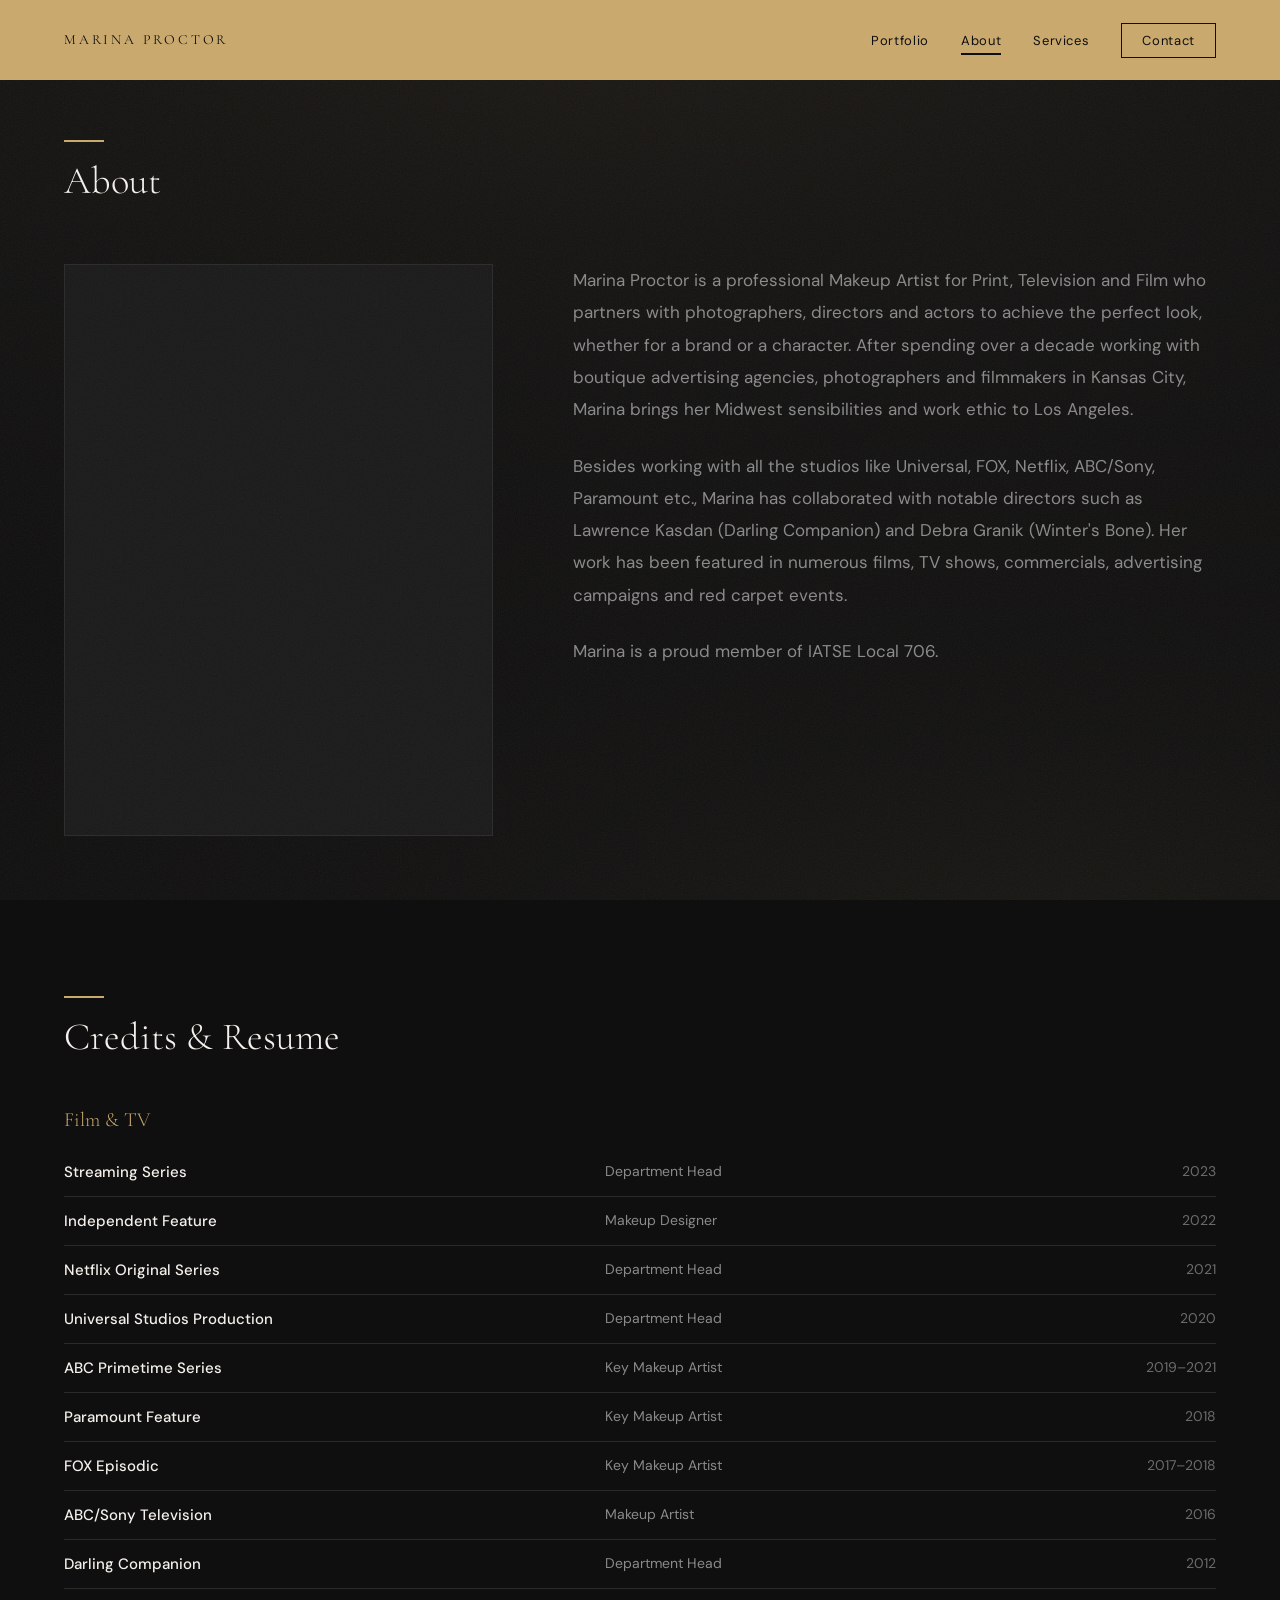
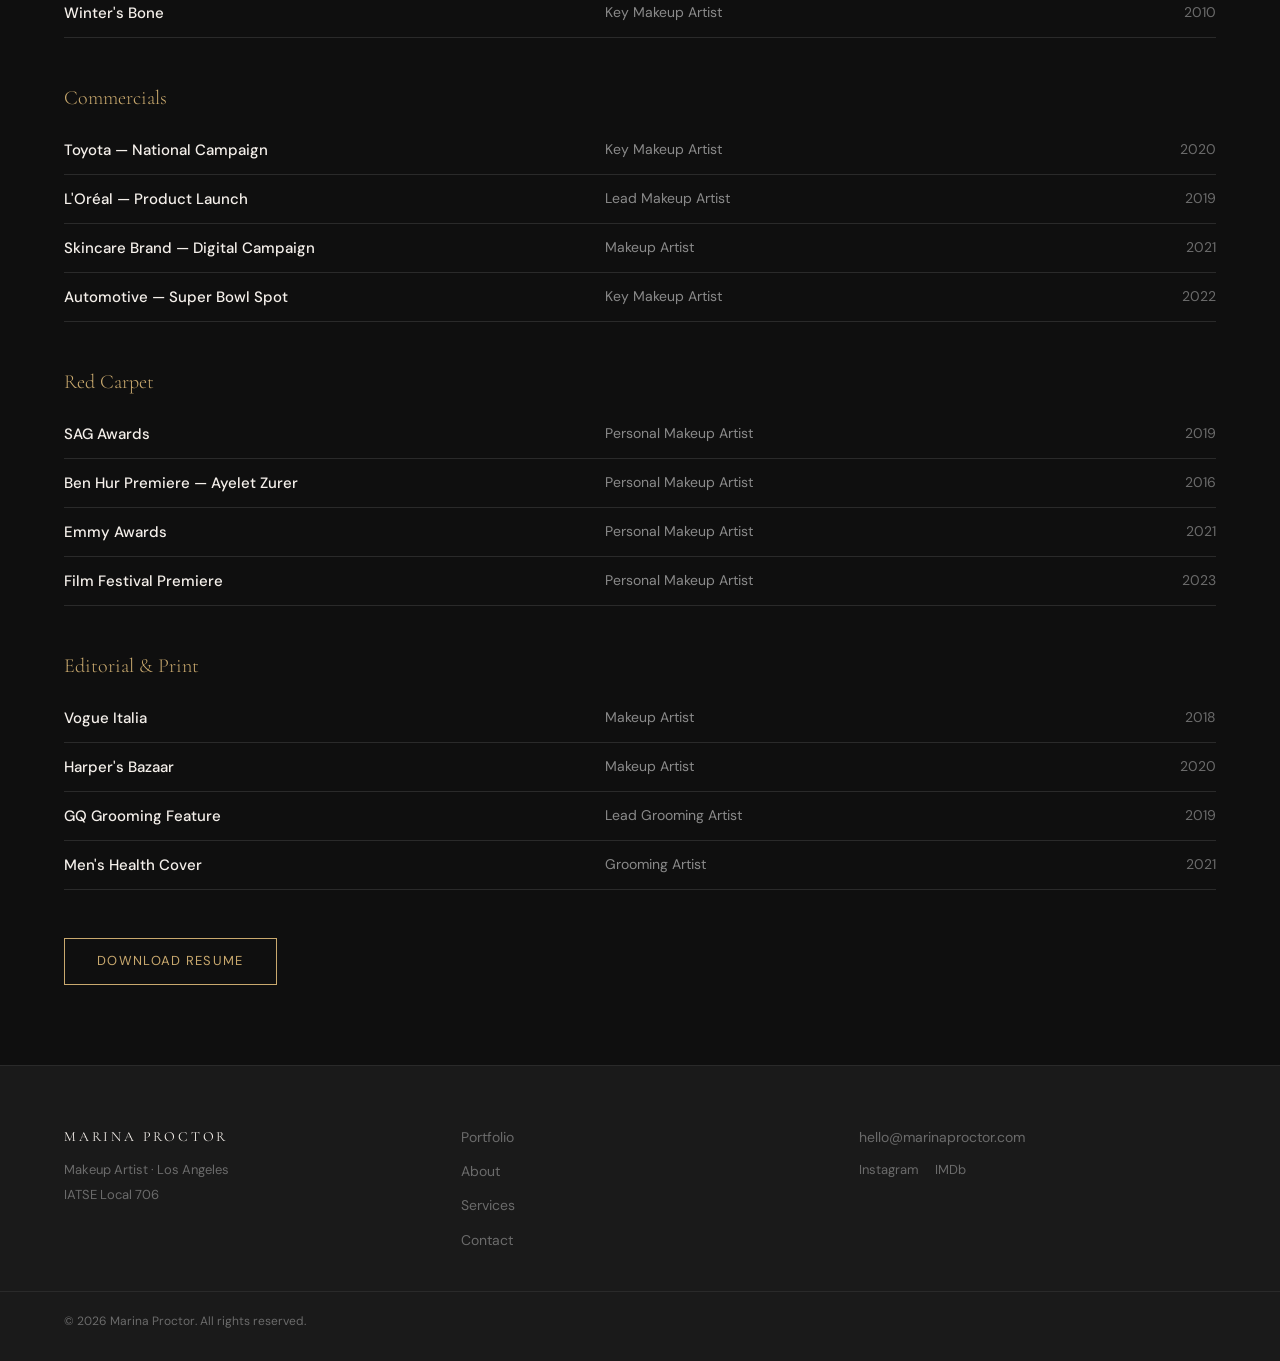
==== commit 2b4bbb47: "Combine Film and Television into single Film & TV category - Merged separate Film and Television cre" ====
--- a/about.html
+++ b/about.html
@@ -61,47 +61,38 @@
           <h2>Credits &amp; Resume</h2>
         </div>
 
-        <!-- Film -->
-        <h3 class="credit-category reveal">Film</h3>
-
-        <div class="credit-row reveal">
-          <span class="credit-project">Winter's Bone</span>
-          <span class="credit-role">Key Makeup Artist</span>
-          <span class="credit-year">2010</span>
-        </div>
-        <div class="credit-row reveal">
-          <span class="credit-project">Darling Companion</span>
-          <span class="credit-role">Department Head</span>
-          <span class="credit-year">2012</span>
-        </div>
-        <div class="credit-row reveal">
-          <span class="credit-project">Paramount Feature</span>
-          <span class="credit-role">Key Makeup Artist</span>
-          <span class="credit-year">2018</span>
-        </div>
-        <div class="credit-row reveal">
-          <span class="credit-project">Universal Studios Production</span>
-          <span class="credit-role">Department Head</span>
-          <span class="credit-year">2020</span>
+        <!-- Film & TV -->
+        <h3 class="credit-category reveal">Film &amp; TV</h3>
+
+        <div class="credit-row reveal">
+          <span class="credit-project">Streaming Series</span>
+          <span class="credit-role">Department Head</span>
+          <span class="credit-year">2023</span>
         </div>
         <div class="credit-row reveal">
           <span class="credit-project">Independent Feature</span>
           <span class="credit-role">Makeup Designer</span>
           <span class="credit-year">2022</span>
         </div>
-
-        <!-- Television -->
-        <h3 class="credit-category reveal">Television</h3>
-
+        <div class="credit-row reveal">
+          <span class="credit-project">Netflix Original Series</span>
+          <span class="credit-role">Department Head</span>
+          <span class="credit-year">2021</span>
+        </div>
+        <div class="credit-row reveal">
+          <span class="credit-project">Universal Studios Production</span>
+          <span class="credit-role">Department Head</span>
+          <span class="credit-year">2020</span>
+        </div>
         <div class="credit-row reveal">
           <span class="credit-project">ABC Primetime Series</span>
           <span class="credit-role">Key Makeup Artist</span>
           <span class="credit-year">2019–2021</span>
         </div>
         <div class="credit-row reveal">
-          <span class="credit-project">Netflix Original Series</span>
-          <span class="credit-role">Department Head</span>
-          <span class="credit-year">2021</span>
+          <span class="credit-project">Paramount Feature</span>
+          <span class="credit-role">Key Makeup Artist</span>
+          <span class="credit-year">2018</span>
         </div>
         <div class="credit-row reveal">
           <span class="credit-project">FOX Episodic</span>
@@ -114,9 +105,14 @@
           <span class="credit-year">2016</span>
         </div>
         <div class="credit-row reveal">
-          <span class="credit-project">Streaming Series</span>
-          <span class="credit-role">Department Head</span>
-          <span class="credit-year">2023</span>
+          <span class="credit-project">Darling Companion</span>
+          <span class="credit-role">Department Head</span>
+          <span class="credit-year">2012</span>
+        </div>
+        <div class="credit-row reveal">
+          <span class="credit-project">Winter's Bone</span>
+          <span class="credit-role">Key Makeup Artist</span>
+          <span class="credit-year">2010</span>
         </div>
 
         <!-- Commercials -->
--- a/css/styles.css
+++ b/css/styles.css
@@ -32,7 +32,9 @@
 body {
   font-family: 'DM Sans', sans-serif;
   background-color: var(--bg-primary);
-  background-image: radial-gradient(ellipse at 50% 0%, rgba(201, 169, 110, 0.03) 0%, transparent 70%);
+  background-image:
+    radial-gradient(ellipse 120% 80% at 50% -5%, rgba(201, 169, 110, 0.08) 0%, rgba(201, 169, 110, 0.03) 40%, transparent 100%),
+    radial-gradient(ellipse 100% 60% at 80% 105%, rgba(201, 169, 110, 0.05) 0%, rgba(201, 169, 110, 0.02) 40%, transparent 100%);
   background-attachment: fixed;
   color: var(--text-primary);
   line-height: 1.6;
@@ -48,7 +50,7 @@
   inset: 0;
   z-index: 1;
   pointer-events: none;
-  opacity: 0.03;
+  opacity: 0.06;
   background-image: url("data:image/svg+xml,%3Csvg viewBox='0 0 256 256' xmlns='http://www.w3.org/2000/svg'%3E%3Cfilter id='noise'%3E%3CfeTurbulence type='fractalNoise' baseFrequency='0.9' numOctaves='4' stitchTiles='stitch'/%3E%3C/filter%3E%3Crect width='100%25' height='100%25' filter='url(%23noise)'/%3E%3C/svg%3E");
   background-repeat: repeat;
   background-size: 256px 256px;
@@ -473,6 +475,15 @@
   padding-top: 100px;
 }
 
+.hero::before {
+  content: '';
+  position: absolute;
+  inset: 0;
+  background-image: radial-gradient(ellipse 150% 100% at 50% 40%, rgba(201, 169, 110, 0.09) 0%, rgba(201, 169, 110, 0.03) 50%, transparent 100%);
+  z-index: 0;
+  pointer-events: none;
+}
+
 .hero-content {
   position: relative;
   z-index: 1;
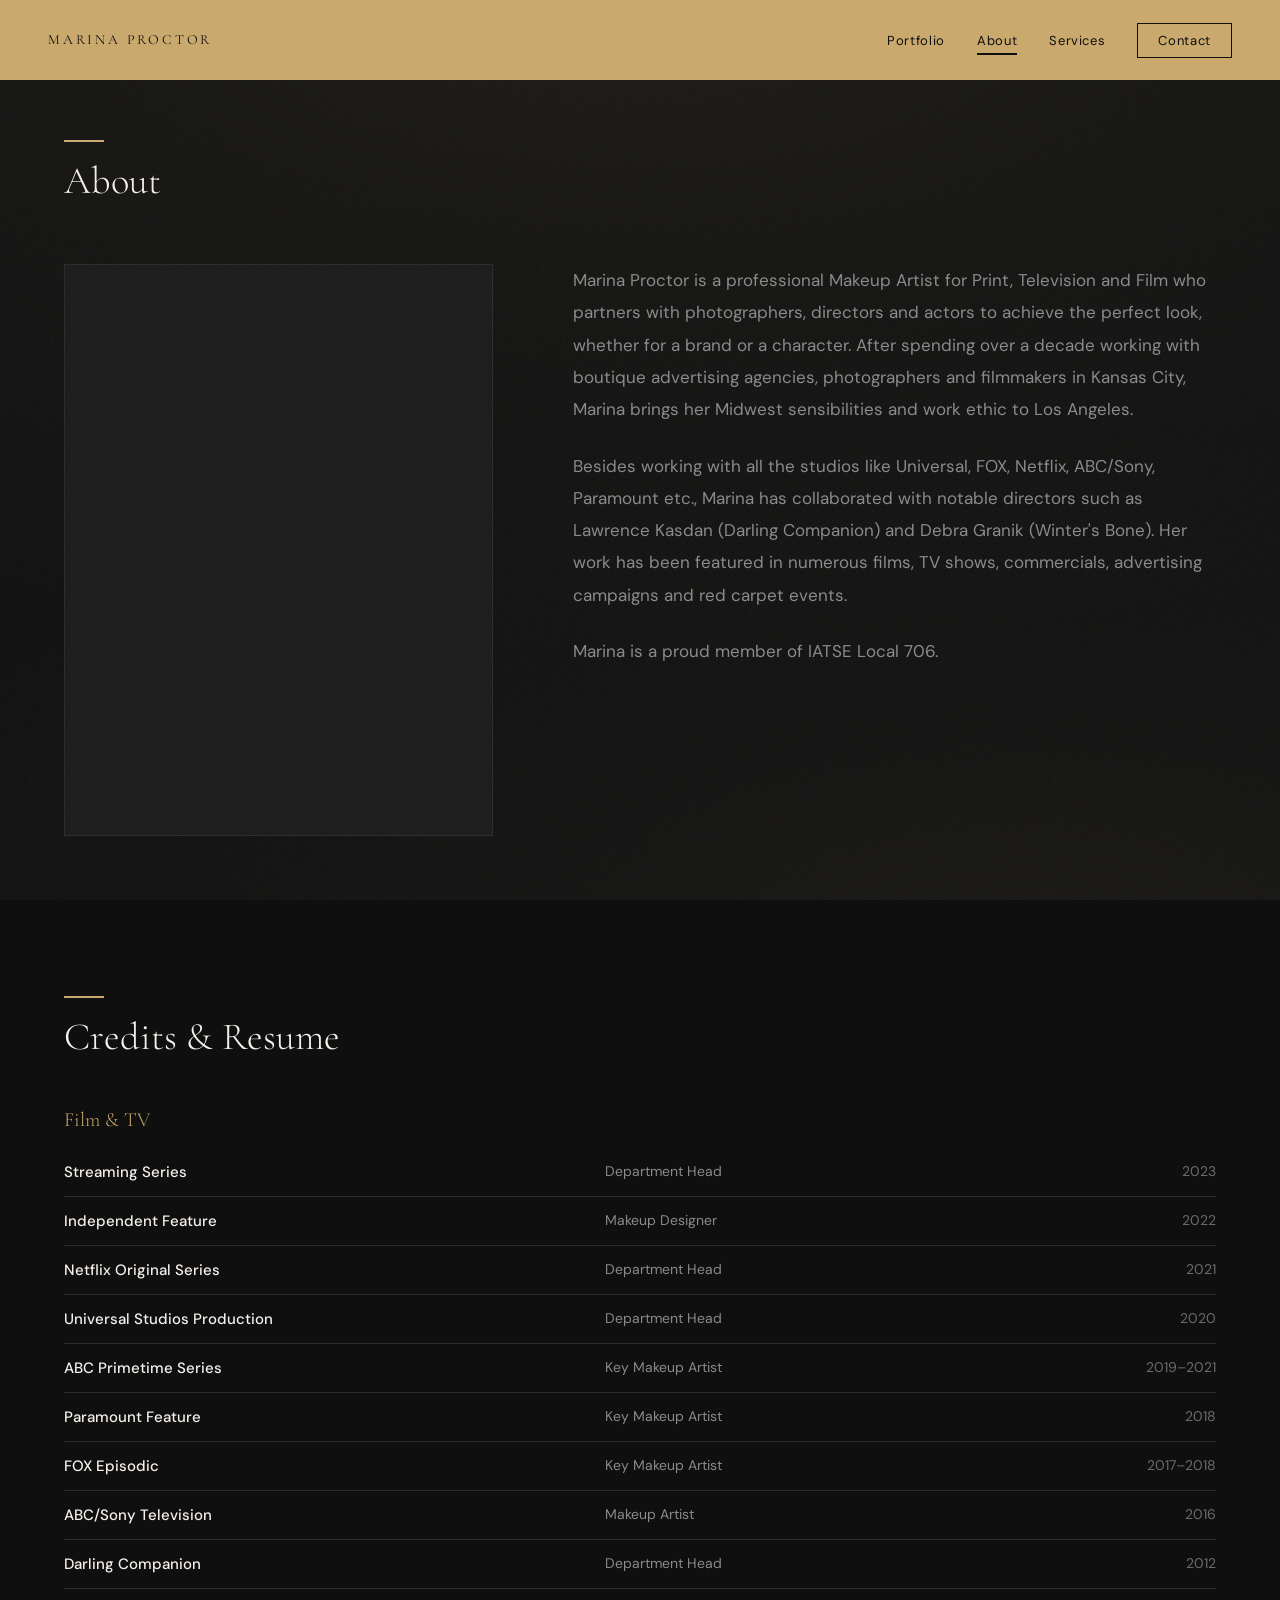
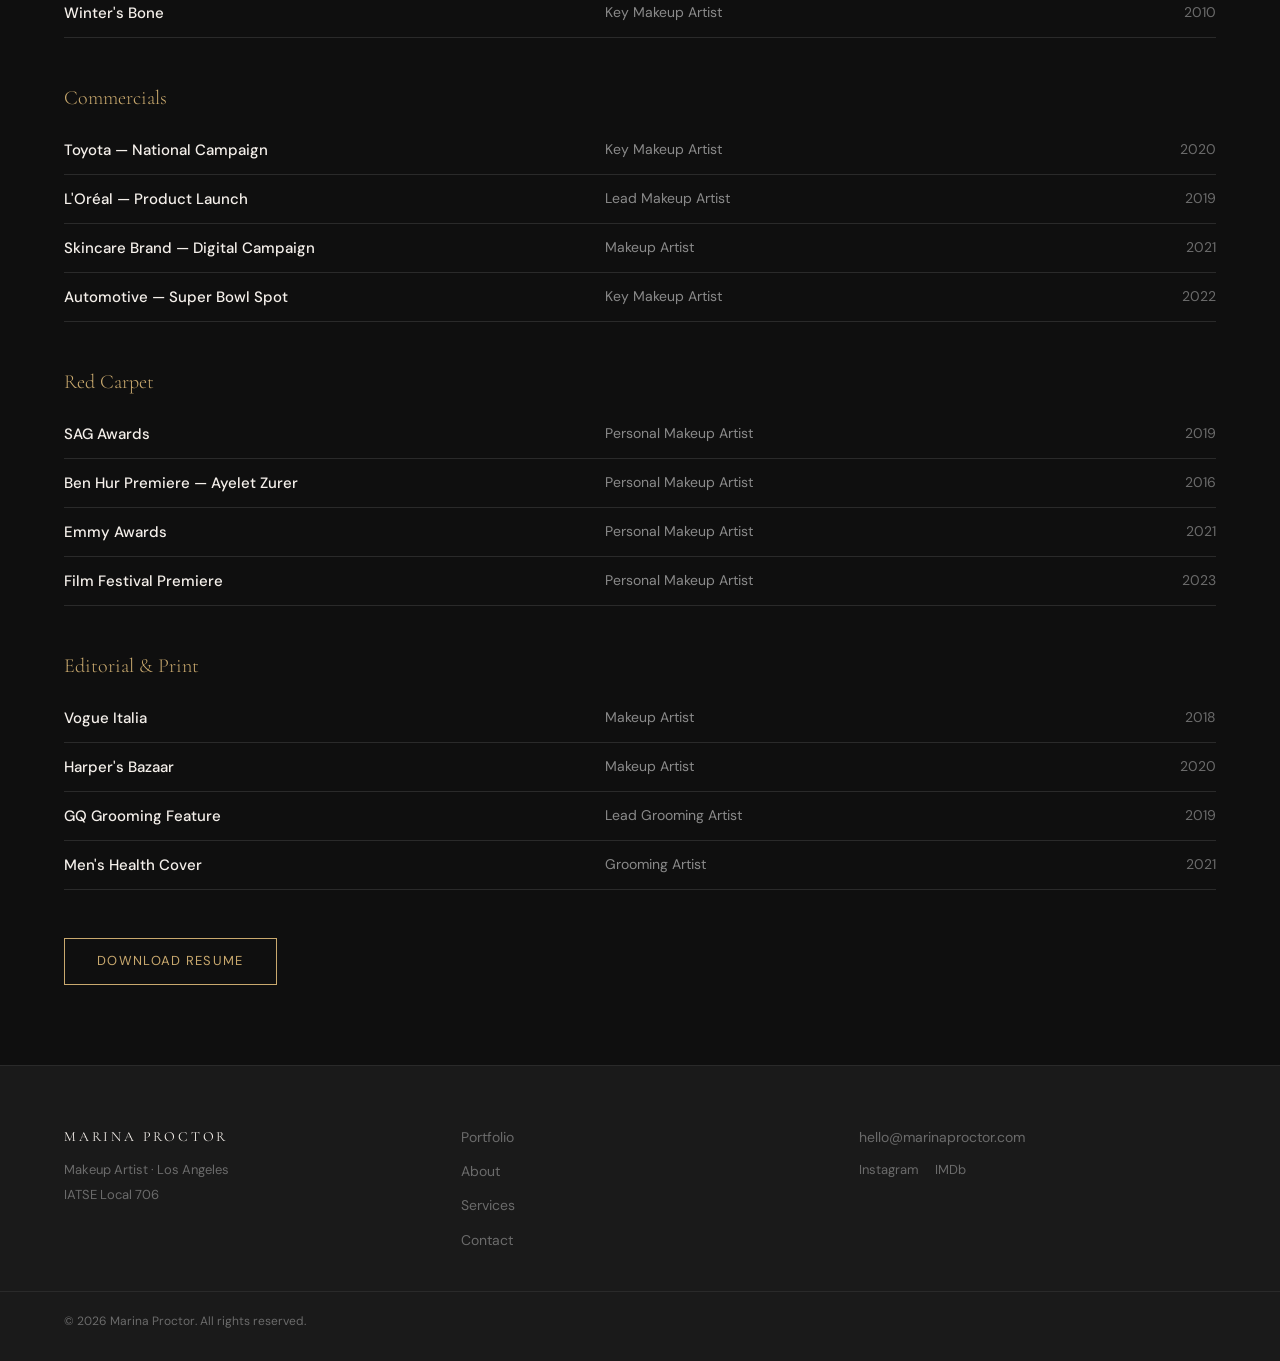
==== commit 2d765d6d: "Fix navbar: hamburger clickability on scroll + wider desktop layout BUG 1: Changed navbar transition" ====
--- a/about.html
+++ b/about.html
@@ -14,7 +14,7 @@
 
   <!-- Navigation -->
   <nav class="navbar navbar-solid" id="navbar">
-    <div class="container navbar-inner">
+    <div class="navbar-inner">
       <a href="index.html" class="navbar-logo">Marina Proctor</a>
       <ul class="navbar-links" id="navLinks">
         <li><a href="portfolio.html">Portfolio</a></li>
--- a/css/styles.css
+++ b/css/styles.css
@@ -151,7 +151,7 @@
   width: 100%;
   z-index: 1000;
   height: 80px;
-  transition: all 0.4s ease;
+  transition: background 0.4s ease;
 }
 
 .navbar.scrolled,
@@ -209,6 +209,16 @@
   align-items: center;
   justify-content: space-between;
   height: 80px;
+  width: 100%;
+  max-width: 1440px;
+  margin: 0 auto;
+  padding: 0 32px;
+}
+
+@media (min-width: 1024px) {
+  .navbar-inner {
+    padding: 0 48px;
+  }
 }
 
 .navbar-logo {
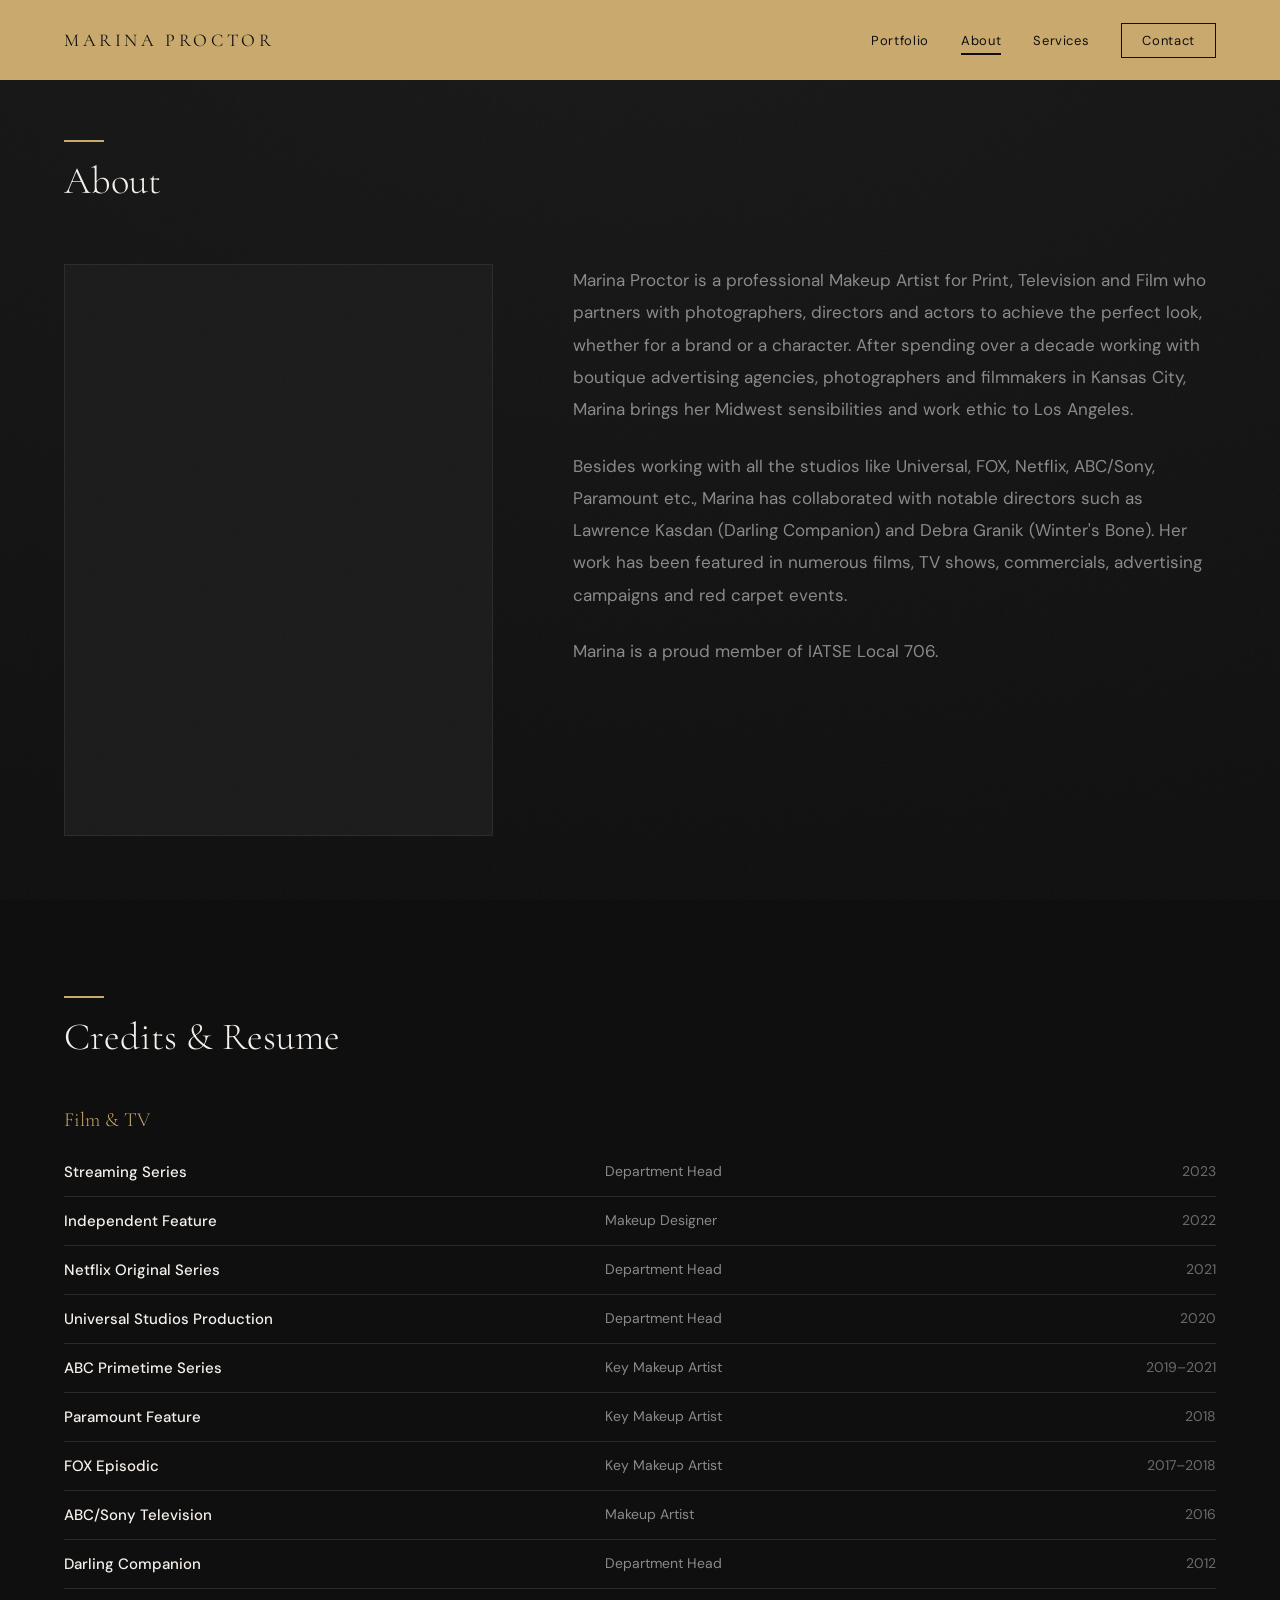
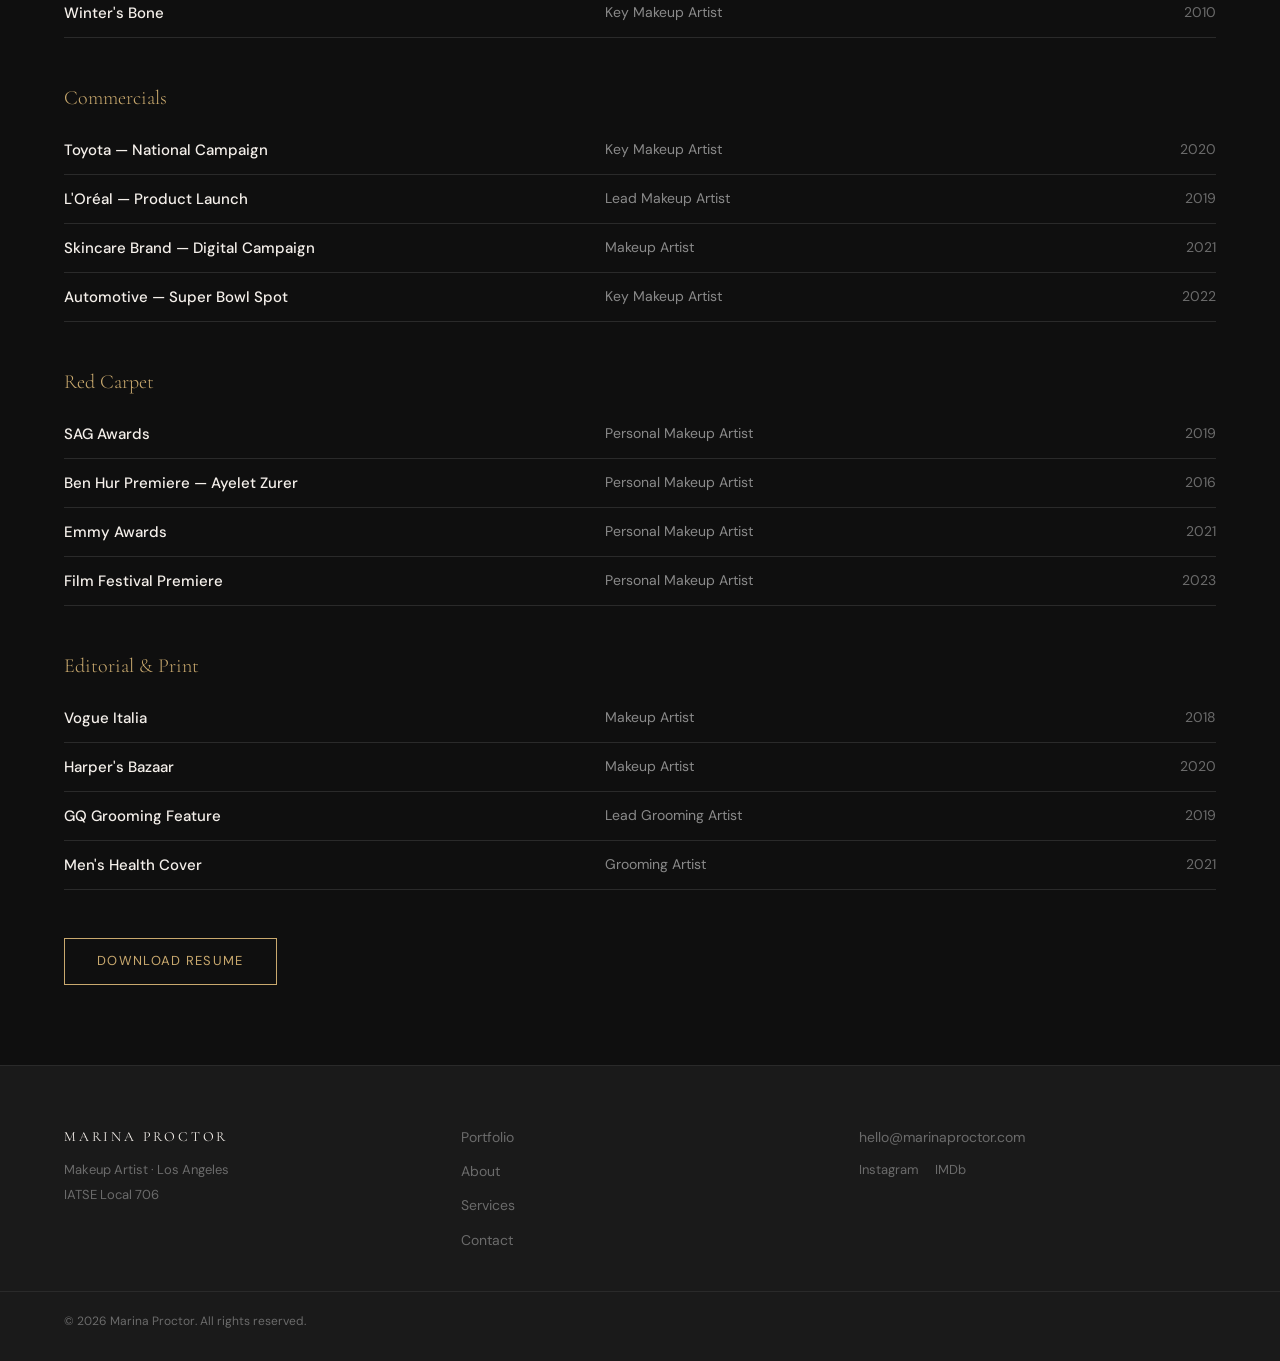
==== commit c53da08a: "Clean up background: neutral depth gradient, no gold tints - Body background: neutral charcoal gradi" ====
--- a/about.html
+++ b/about.html
@@ -194,7 +194,7 @@
   </main>
 
   <!-- Footer -->
-  <footer class="footer bg-secondary-section">
+  <footer class="footer">
     <div class="container footer-inner">
       <div class="footer-brand">
         <p class="footer-logo">Marina Proctor</p>
--- a/css/styles.css
+++ b/css/styles.css
@@ -31,10 +31,8 @@
 
 body {
   font-family: 'DM Sans', sans-serif;
-  background-color: var(--bg-primary);
-  background-image:
-    radial-gradient(ellipse 120% 80% at 50% -5%, rgba(201, 169, 110, 0.08) 0%, rgba(201, 169, 110, 0.03) 40%, transparent 100%),
-    radial-gradient(ellipse 100% 60% at 80% 105%, rgba(201, 169, 110, 0.05) 0%, rgba(201, 169, 110, 0.02) 40%, transparent 100%);
+  background-color: #0F0F0F;
+  background-image: radial-gradient(ellipse 150% 100% at 50% 0%, #181818 0%, #0F0F0F 100%);
   background-attachment: fixed;
   color: var(--text-primary);
   line-height: 1.6;
@@ -50,7 +48,7 @@
   inset: 0;
   z-index: 1;
   pointer-events: none;
-  opacity: 0.06;
+  opacity: 0.04;
   background-image: url("data:image/svg+xml,%3Csvg viewBox='0 0 256 256' xmlns='http://www.w3.org/2000/svg'%3E%3Cfilter id='noise'%3E%3CfeTurbulence type='fractalNoise' baseFrequency='0.9' numOctaves='4' stitchTiles='stitch'/%3E%3C/filter%3E%3Crect width='100%25' height='100%25' filter='url(%23noise)'/%3E%3C/svg%3E");
   background-repeat: repeat;
   background-size: 256px 256px;
@@ -99,10 +97,6 @@
 
 /* Secondary background sections
    ========================================================================== */
-
-.bg-secondary-section {
-  background: linear-gradient(180deg, var(--bg-secondary) 0%, rgba(26, 26, 26, 0.95) 100%);
-}
 
 /* Scroll Reveal
    ========================================================================== */
@@ -206,26 +200,20 @@
 
 .navbar-inner {
   display: flex;
+  justify-content: space-between;
   align-items: center;
-  justify-content: space-between;
   height: 80px;
   width: 100%;
-  max-width: 1440px;
-  margin: 0 auto;
-  padding: 0 32px;
-}
-
-@media (min-width: 1024px) {
-  .navbar-inner {
-    padding: 0 48px;
-  }
+  max-width: none;
+  margin: 0;
+  padding: 0 5%;
 }
 
 .navbar-logo {
   font-family: 'Cormorant Garamond', serif;
   text-transform: uppercase;
   letter-spacing: 0.2em;
-  font-size: 14px;
+  font-size: 18px;
   font-weight: 400;
   color: var(--text-primary);
   z-index: 1001;
@@ -485,15 +473,6 @@
   padding-top: 100px;
 }
 
-.hero::before {
-  content: '';
-  position: absolute;
-  inset: 0;
-  background-image: radial-gradient(ellipse 150% 100% at 50% 40%, rgba(201, 169, 110, 0.09) 0%, rgba(201, 169, 110, 0.03) 50%, transparent 100%);
-  z-index: 0;
-  pointer-events: none;
-}
-
 .hero-content {
   position: relative;
   z-index: 1;
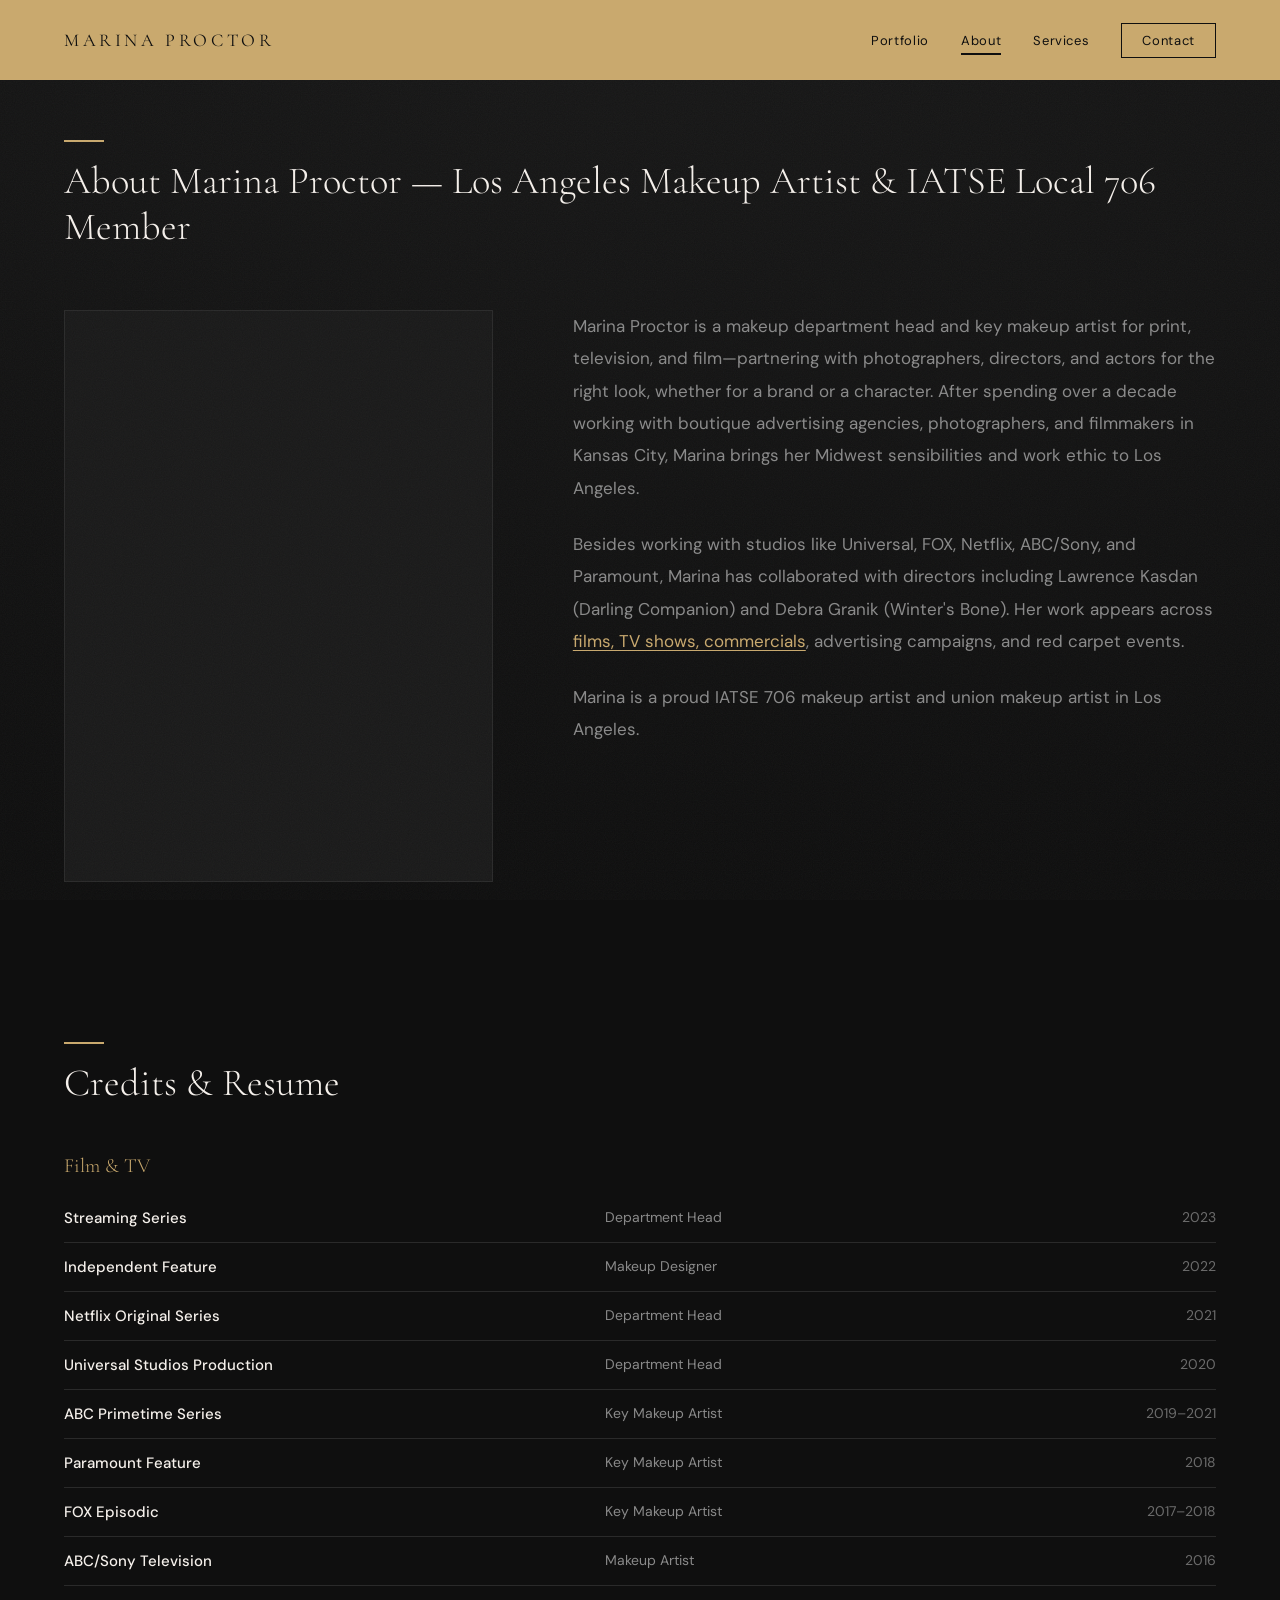
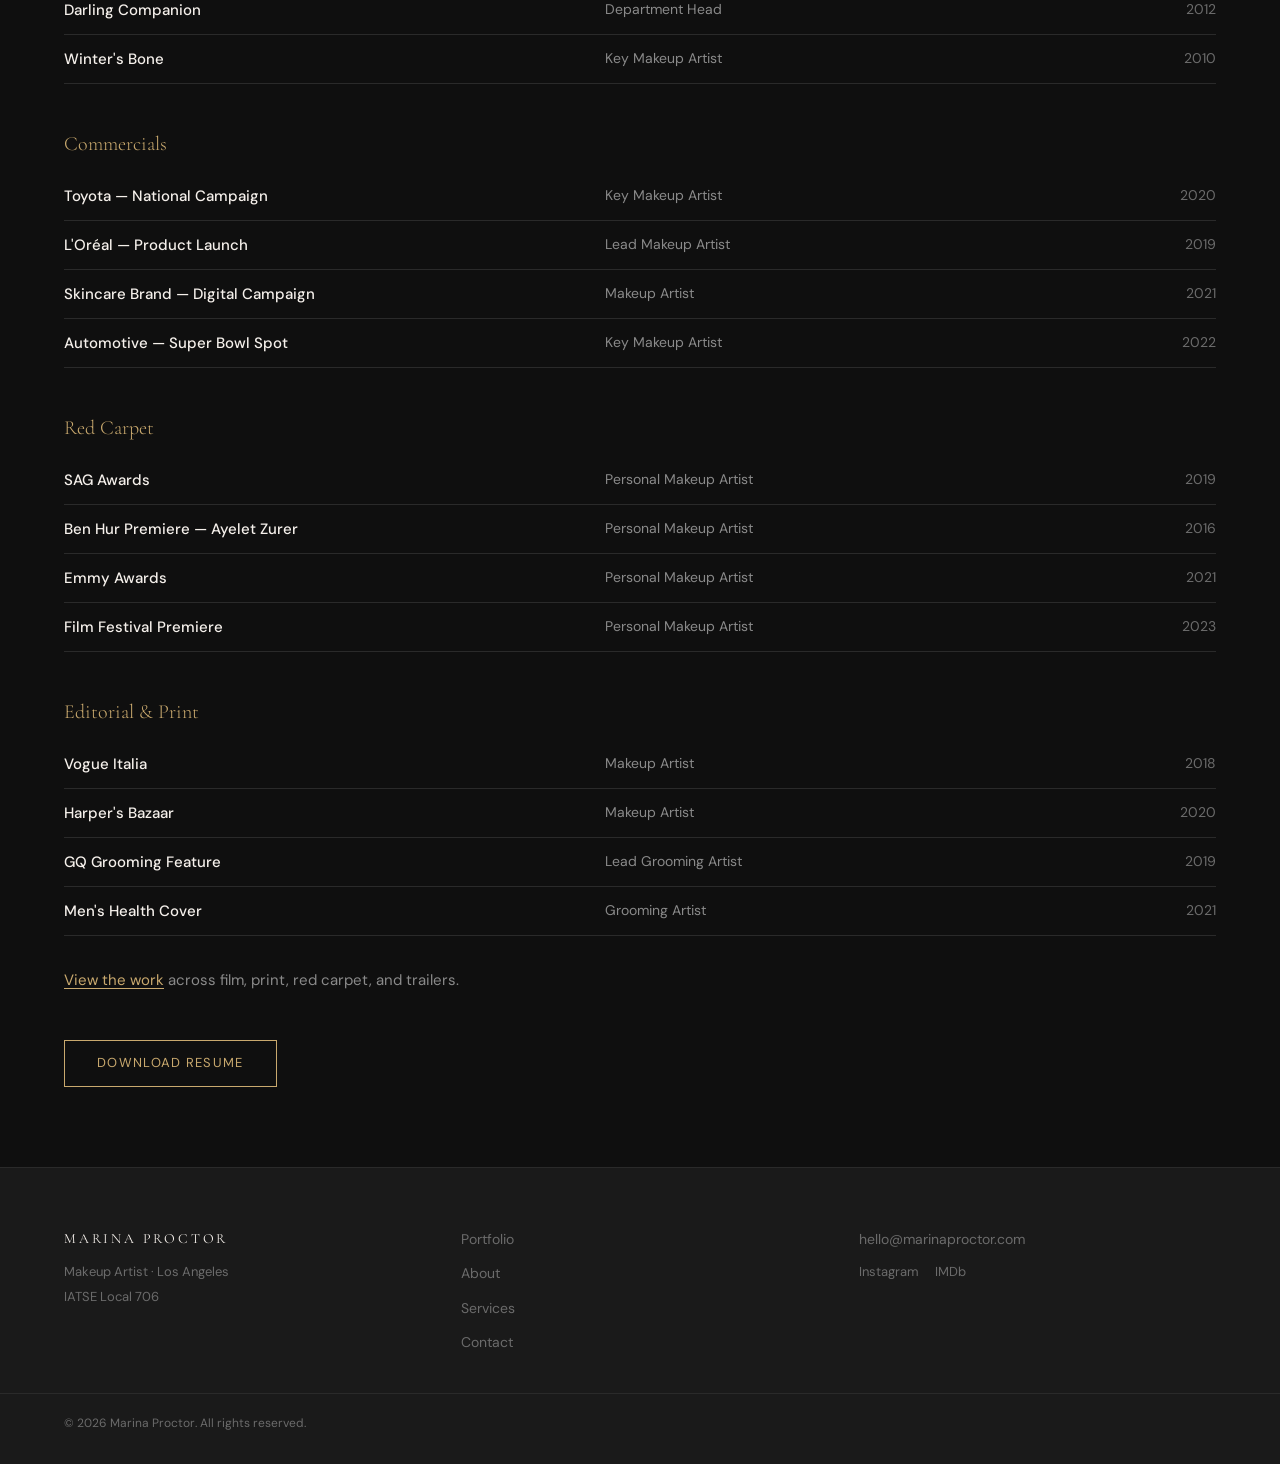
==== commit 7780d87e: "Enhance styling and accessibility across multiple pages; add new link styles and improve image alt a" ====
--- a/about.html
+++ b/about.html
@@ -3,8 +3,25 @@
 <head>
   <meta charset="UTF-8">
   <meta name="viewport" content="width=device-width, initial-scale=1.0">
-  <title>About — Marina Proctor</title>
-  <meta name="description" content="About Marina Proctor — professional makeup artist for film, television, and editorial. IATSE Local 706 member based in Los Angeles.">
+  <title>About Marina Proctor | IATSE 706 Makeup Department Head | Universal, Netflix, Paramount Credits</title>
+  <meta name="description" content="Marina Proctor is an IATSE 706 makeup artist in LA with credits including Winter's Bone and Darling Companion. Over a decade of experience across film, TV, and commercial.">
+  <link rel="canonical" href="https://www.marinaproctor.com/about.html">
+  <meta name="author" content="Marina Proctor">
+  <meta name="theme-color" content="#0F0F0F">
+  <meta name="geo.region" content="US-CA">
+  <meta name="geo.placename" content="Los Angeles">
+  <meta name="geo.position" content="34.0522;-118.2437">
+  <meta name="ICBM" content="34.0522, -118.2437">
+  <meta property="og:type" content="website">
+  <meta property="og:site_name" content="Marina Proctor — Makeup Artist">
+  <meta property="og:title" content="About Marina Proctor | IATSE 706 Makeup Department Head | Universal, Netflix, Paramount Credits">
+  <meta property="og:description" content="Marina Proctor is an IATSE 706 makeup artist in LA with credits including Winter's Bone and Darling Companion. Over a decade of experience across film, TV, and commercial.">
+  <meta property="og:image" content="https://www.marinaproctor.com/images/og-image.jpg">
+  <meta property="og:url" content="https://www.marinaproctor.com/about.html">
+  <meta name="twitter:card" content="summary_large_image">
+  <meta name="twitter:title" content="About Marina Proctor | IATSE 706 Makeup Department Head | Universal, Netflix, Paramount Credits">
+  <meta name="twitter:description" content="Marina Proctor is an IATSE 706 makeup artist in LA with credits including Winter's Bone and Darling Companion. Over a decade of experience across film, TV, and commercial.">
+  <meta name="twitter:image" content="https://www.marinaproctor.com/images/og-image.jpg">
   <link rel="preconnect" href="https://fonts.googleapis.com">
   <link rel="preconnect" href="https://fonts.gstatic.com" crossorigin>
   <link href="https://fonts.googleapis.com/css2?family=Cormorant+Garamond:ital,wght@0,300;0,400;0,500;0,600;0,700;1,400;1,500&family=DM+Sans:wght@300;400;500;600&display=swap" rel="stylesheet">
@@ -36,7 +53,7 @@
     <section class="about-header">
       <div class="container">
         <div class="section-heading">
-          <h2>About</h2>
+          <h1>About Marina Proctor — Los Angeles Makeup Artist &amp; IATSE Local 706 Member</h1>
         </div>
       </div>
     </section>
@@ -44,11 +61,11 @@
     <section class="about-bio">
       <div class="container">
         <div class="about-bio-grid">
-          <div class="about-portrait reveal"></div>
+          <div class="about-portrait reveal" role="img" aria-label="Marina Proctor — Los Angeles key makeup artist and IATSE Local 706 member"></div>
           <div class="about-text reveal">
-            <p>Marina Proctor is a professional Makeup Artist for Print, Television and Film who partners with photographers, directors and actors to achieve the perfect look, whether for a brand or a character. After spending over a decade working with boutique advertising agencies, photographers and filmmakers in Kansas City, Marina brings her Midwest sensibilities and work ethic to Los Angeles.</p>
-            <p>Besides working with all the studios like Universal, FOX, Netflix, ABC/Sony, Paramount etc., Marina has collaborated with notable directors such as Lawrence Kasdan (Darling Companion) and Debra Granik (Winter's Bone). Her work has been featured in numerous films, TV shows, commercials, advertising campaigns and red carpet events.</p>
-            <p>Marina is a proud member of IATSE Local 706.</p>
+            <p>Marina Proctor is a makeup department head and key makeup artist for print, television, and film—partnering with photographers, directors, and actors for the right look, whether for a brand or a character. After spending over a decade working with boutique advertising agencies, photographers, and filmmakers in Kansas City, Marina brings her Midwest sensibilities and work ethic to Los Angeles.</p>
+            <p>Besides working with studios like Universal, FOX, Netflix, ABC/Sony, and Paramount, Marina has collaborated with directors including Lawrence Kasdan (Darling Companion) and Debra Granik (Winter's Bone). Her work appears across <a href="portfolio.html">films, TV shows, commercials</a>, advertising campaigns, and red carpet events.</p>
+            <p>Marina is a proud IATSE 706 makeup artist and union makeup artist in Los Angeles.</p>
           </div>
         </div>
       </div>
@@ -187,6 +204,7 @@
           <span class="credit-year">2021</span>
         </div>
 
+        <p class="credits-portfolio-cta reveal"><a href="portfolio.html">View the work</a> across film, print, red carpet, and trailers.</p>
         <a href="#" class="download-resume reveal">Download Resume</a>
       </div>
     </section>
--- a/css/styles.css
+++ b/css/styles.css
@@ -128,10 +128,23 @@
   margin-bottom: 16px;
 }
 
+.section-heading h1,
 .section-heading h2 {
   font-family: 'Cormorant Garamond', serif;
   font-size: clamp(28px, 3vw, 40px);
   font-weight: 300;
+}
+
+.visually-hidden {
+  position: absolute;
+  width: 1px;
+  height: 1px;
+  padding: 0;
+  margin: -1px;
+  overflow: hidden;
+  clip: rect(0, 0, 0, 0);
+  white-space: nowrap;
+  border: 0;
 }
 
 /* ==========================================================================
@@ -719,6 +732,16 @@
   color: var(--text-secondary);
 }
 
+.about-preview-text p a {
+  color: var(--accent-gold);
+  text-decoration: underline;
+  text-underline-offset: 3px;
+}
+
+.about-preview-text p a:hover {
+  color: var(--accent-champagne);
+}
+
 .about-preview-text .read-more {
   display: inline-block;
   color: var(--accent-gold);
@@ -844,6 +867,11 @@
   gap: 24px;
   flex-wrap: wrap;
   margin-bottom: 0;
+}
+
+.portfolio-gallery .portfolio-grid-cta {
+  margin-top: 48px;
+  text-align: center;
 }
 
 .portfolio-gallery {
@@ -1115,10 +1143,36 @@
   margin-bottom: 0;
 }
 
+.about-text a {
+  color: var(--accent-gold);
+  text-decoration: underline;
+  text-underline-offset: 3px;
+}
+
+.about-text a:hover {
+  color: var(--accent-champagne);
+}
+
 /* Credits */
 
 .credits-section {
   padding: 80px 0;
+}
+
+.credits-portfolio-cta {
+  margin-top: 32px;
+  font-size: 15px;
+  color: var(--text-secondary);
+}
+
+.credits-portfolio-cta a {
+  color: var(--accent-gold);
+  text-decoration: underline;
+  text-underline-offset: 3px;
+}
+
+.credits-portfolio-cta a:hover {
+  color: var(--accent-champagne);
 }
 
 .credit-category {
@@ -1244,6 +1298,16 @@
   max-width: 520px;
 }
 
+.service-description a {
+  color: var(--accent-gold);
+  text-decoration: underline;
+  text-underline-offset: 3px;
+}
+
+.service-description a:hover {
+  color: var(--accent-champagne);
+}
+
 .services-cta {
   padding: 80px 0;
   text-align: center;
@@ -1253,6 +1317,16 @@
   color: var(--text-secondary);
   font-size: 17px;
   line-height: 1.7;
+}
+
+.services-cta p a {
+  color: var(--accent-gold);
+  text-decoration: underline;
+  text-underline-offset: 3px;
+}
+
+.services-cta p a:hover {
+  color: var(--accent-champagne);
 }
 
 .services-cta .btn-outline {
